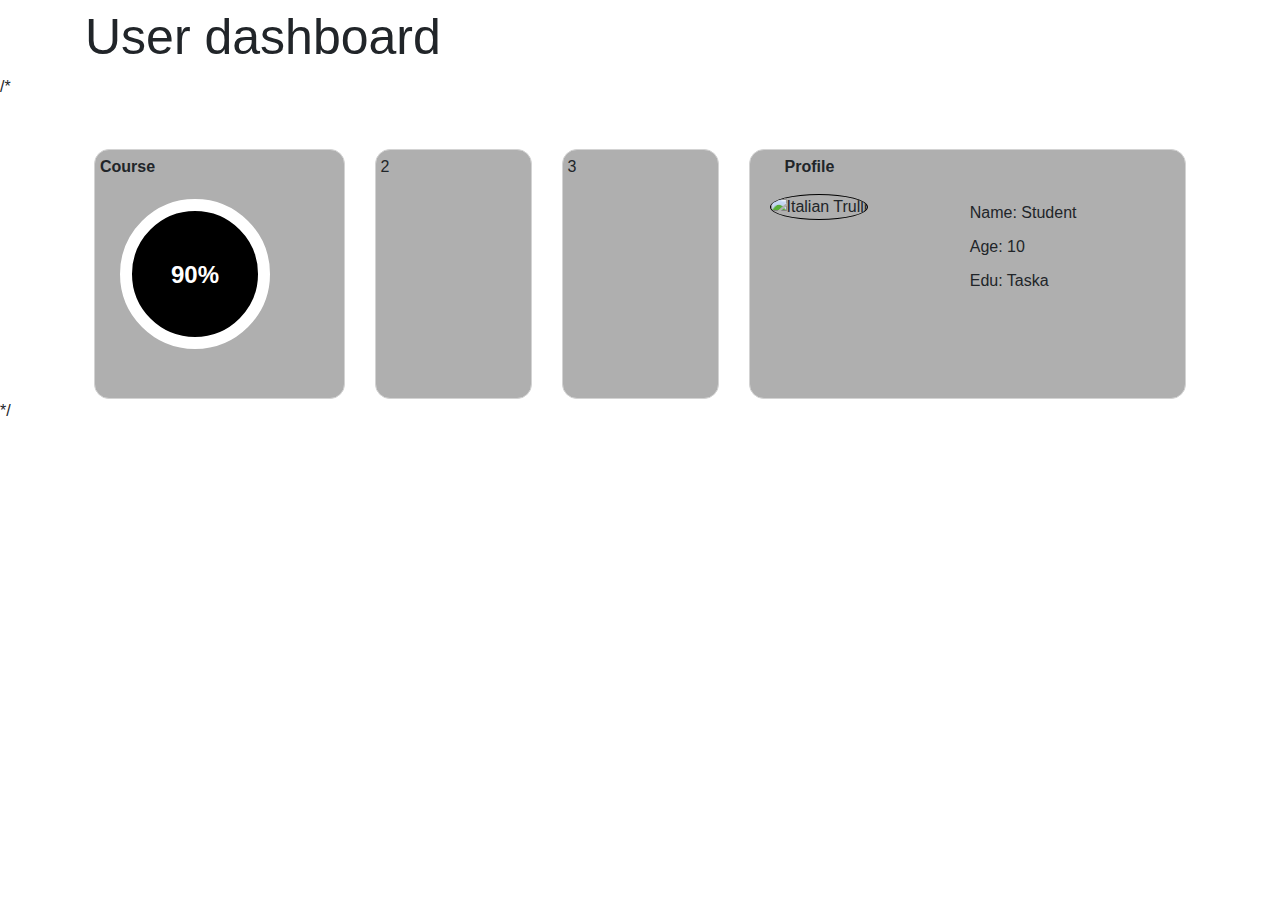
==== dashboard v0.2.html @ e02dda9a "New v2 dashboard" ====
<!doctype html>
<html lang="en">
  <head>
    <title>Dashboard</title>
    <!-- Required meta tags -->
    <meta charset="utf-8">
    <meta name="viewport" content="width=device-width, initial-scale=1, shrink-to-fit=no">

    <!-- Bootstrap CSS -->
    <link rel="stylesheet" href="https://stackpath.bootstrapcdn.com/bootstrap/4.3.1/css/bootstrap.min.css" integrity="sha384-ggOyR0iXCbMQv3Xipma34MD+dH/1fQ784/j6cY/iJTQUOhcWr7x9JvoRxT2MZw1T" crossorigin="anonymous">
    <!-- Base CSS -->
    <link rel="stylesheet" type="text/css" href="css/dashboard.css" />
  </head>
  <body>
    <!-- Optional JavaScript -->
    <!-- jQuery first, then Popper.js, then Bootstrap JS -->
    <script src="https://code.jquery.com/jquery-3.3.1.slim.min.js" integrity="sha384-q8i/X+965DzO0rT7abK41JStQIAqVgRVzpbzo5smXKp4YfRvH+8abtTE1Pi6jizo" crossorigin="anonymous"></script>
    <script src="https://cdnjs.cloudflare.com/ajax/libs/popper.js/1.14.7/umd/popper.min.js" integrity="sha384-UO2eT0CpHqdSJQ6hJty5KVphtPhzWj9WO1clHTMGa3JDZwrnQq4sF86dIHNDz0W1" crossorigin="anonymous"></script>
    <script src="https://stackpath.bootstrapcdn.com/bootstrap/4.3.1/js/bootstrap.min.js" integrity="sha384-JjSmVgyd0p3pXB1rRibZUAYoIIy6OrQ6VrjIEaFf/nJGzIxFDsf4x0xIM+B07jRM" crossorigin="anonymous"></script>

    <!-- Title -->
    <div class="container" id="title-container">
      <span class="title">User dashboard</span>
    </div>

   /* <!-- First Row -->
    <div class="container px-4" id="panel-container">
        <div class="row gx-5">
            <div class="col-md-3">
              <div class="course-panel"  id="fcol">
                <span>Course</span>
                <div class="progress blue">
                  <span class="progress-left">
                    <span class="progress-bar"></span>
                  </span>
                  <span class="progress-right">
                    <span class="progress-bar"></span>
                  </span>
                  <div class="progress-value">90%</div>
                </div>
              </div>
            </div>
            <div class="col-md-2">
              <div class="div" id="fcol">
                2
              </div>
            </div>
            <div class="col-md-2">
              <div class="div" id="fcol">
                3
              </div>
            </div>
            <div class="col-5">
              <div class="profile-panel" id="fcol">
                <div class="row">
                  <div class="col-6" id="profile-col">
                    <div class="row"><span class="profile-title">Profile</span></div>
                    <div class="row"><span class="profile-pic"><img src="images/image.jpg" alt="Italian Trulli" class="profile-image"></span></div>
                  </div>
                  <div class="col-sm-6" id="details-col">
                    <div class="row"><span class="profile-name">Name: Student</span></div>
                    <div class="row"><span class="profile-age">Age: 10</span></div>
                    <div class="row"><span class="profile-edu">Edu: Taska</span></div>
                  </div>
                </div> 
              </div>
            </div>
        </div>
    </div>*/

    
</body>
</html>
---- css/dashboard.css ----
.title{
    font-size: 50px;  
}

#panel-container{
    margin-top: 50px;
}

#fcol{
    border-color: lightgray;
    border-width: 1px;
    border-style: solid;
    border-radius: 15px;
    background-color: #afafaf;
    padding-top: 5px;
    padding-left: 5px;
    padding-bottom: 5px;
    height: 250px
}

#c1{
    height: 50px;
    width: 50px;
}

.course-panel, .profile-title{
    font-weight: bold;
    padding-left: 30px;
}

#profile-col{
    padding-left: 30px;
}

.profile-image{
    height: 150px;
    width: 150px;
    border-radius: 50%;
    border-width: 1px;
    border-style: solid;
    border-color: black;
    margin: 15px;
}

#details-col{
    margin-top:10%
}
.profile-name, .profile-age, .profile-edu{
    padding-bottom: 10px;
}

  .mt-100{
    margin-top: 200px;
  }
  .progress {
    width: 150px;
    height: 150px !important;
    float: left; 
    line-height: 150px;
    background: none;
    margin: 20px;
    box-shadow: none;
    position: relative;
  }
  .progress:after {
    content: "";
    width: 100%;
    height: 100%;
    border-radius: 50%;
    border: 12px solid #fff;
    position: absolute;
    top: 0;
    left: 0;
  }
  .progress>span {
    width: 50%;
    height: 100%;
    overflow: hidden;
    position: absolute;
    top: 0;
    z-index: 1;
  }
  .progress .progress-left {
    left: 0;
  }
  .progress .progress-bar {
    width: 100%;
    height: 100%;
    background: none;
    border-width: 12px;
    border-style: solid;
    position: absolute;
    top: 0;
  }
  .progress .progress-left .progress-bar {
    left: 100%;
    border-top-right-radius: 80px;
    border-bottom-right-radius: 80px;
    border-left: 0;
    -webkit-transform-origin: center left;
    transform-origin: center left;
  }
  .progress .progress-right {
    right: 0;
  }
  .progress .progress-right .progress-bar {
    left: -100%;
    border-top-left-radius: 80px;
    border-bottom-left-radius: 80px;
    border-right: 0;
    -webkit-transform-origin: center right;
    transform-origin: center right;
    animation: loading-1 1.8s linear forwards;
  }
  .progress .progress-value {
    width: 90%;
    height: 90%;
    border-radius: 50%;
    background: #000;
    font-size: 24px;
    color: #fff;
    line-height: 135px;
    text-align: center;
    position: absolute;
    top: 5%;
    left: 5%;
  }
  .progress.blue .progress-bar {
    border-color: #049dff;
  }
  .progress.blue .progress-left .progress-bar {
    animation: loading-2 1.5s linear forwards 1.8s;
  }
  @keyframes loading-1 {
    0% {
      -webkit-transform: rotate(0deg);
      transform: rotate(0deg);
    }
    100% {
      -webkit-transform: rotate(180deg);
      transform: rotate(180deg);
    }
  }
  @keyframes loading-2 {
    0% {
      -webkit-transform: rotate(0deg);
      transform: rotate(0deg);
    }
    100% {
      -webkit-transform: rotate(144deg);
      transform: rotate(144deg);
    }
  }
  @keyframes loading-3 {
    0% {
      -webkit-transform: rotate(0deg);
      transform: rotate(0deg);
    }
    100% {
      -webkit-transform: rotate(135deg);
      transform: rotate(135deg);
    }
  }
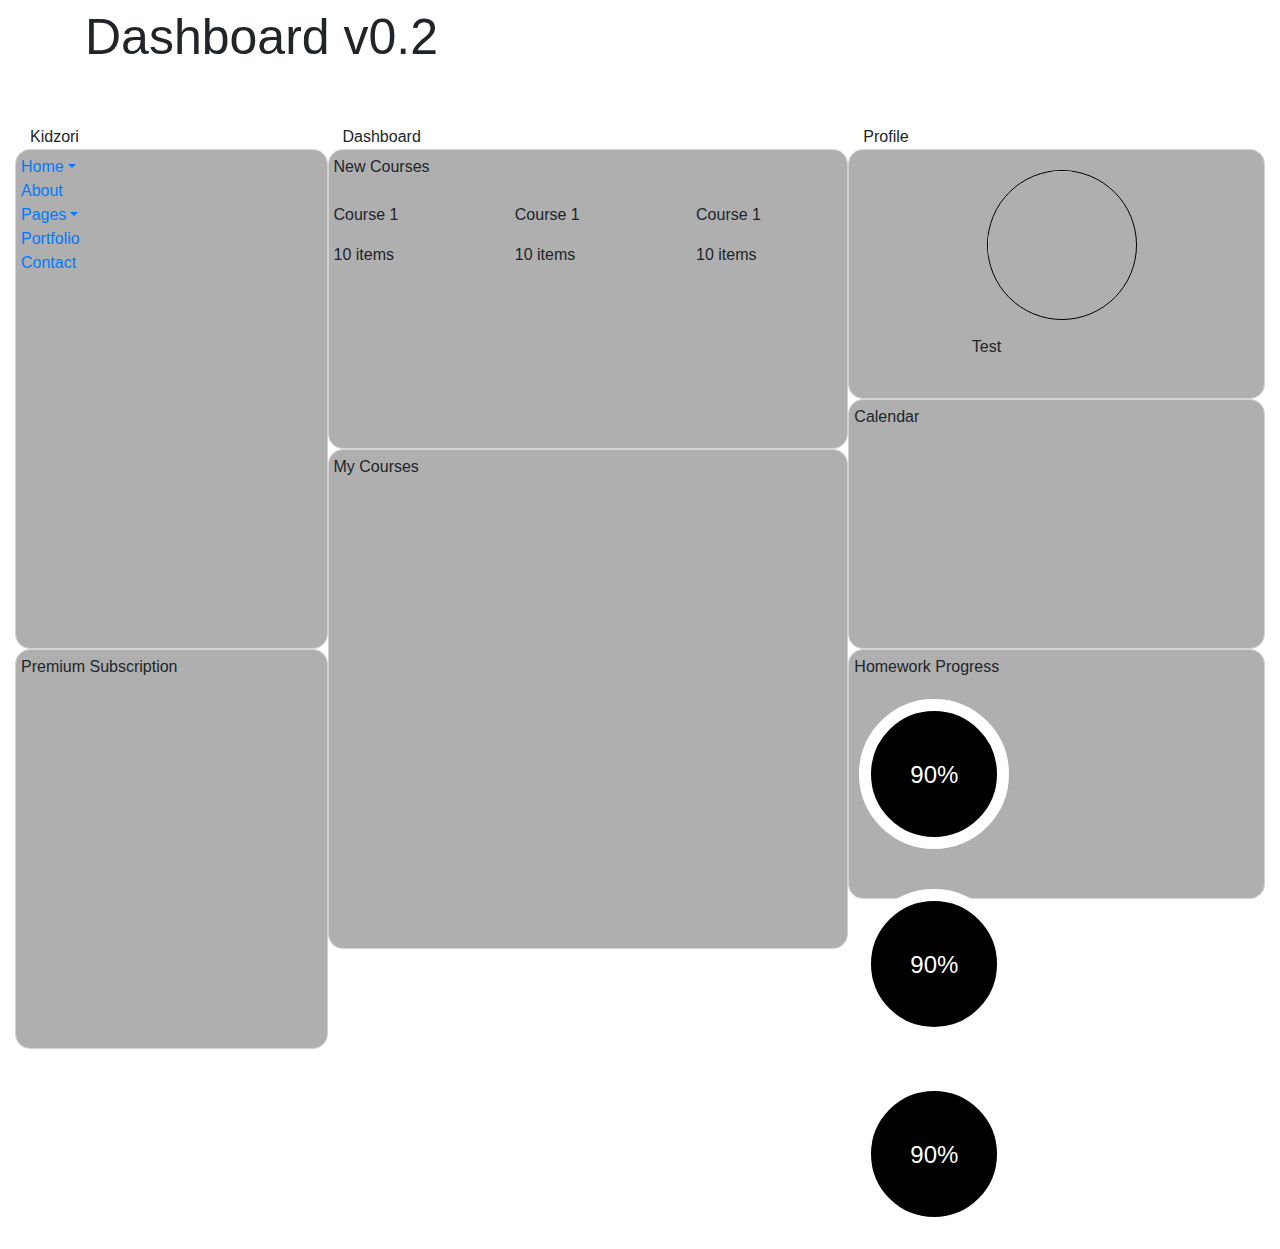
==== commit 884b1a91: "Monday" ====
--- a/dashboard v0.2.html
+++ b/dashboard v0.2.html
@@ -20,54 +20,172 @@
 
     <!-- Title -->
     <div class="container" id="title-container">
-      <span class="title">User dashboard</span>
+      <span class="title">Dashboard v0.2</span>
     </div>
 
-   /* <!-- First Row -->
-    <div class="container px-4" id="panel-container">
+                
+
+    <div class="container-fluid" id="panel-container">
         <div class="row gx-5">
-            <div class="col-md-3">
-              <div class="course-panel"  id="fcol">
-                <span>Course</span>
-                <div class="progress blue">
-                  <span class="progress-left">
-                    <span class="progress-bar"></span>
-                  </span>
-                  <span class="progress-right">
-                    <span class="progress-bar"></span>
-                  </span>
-                  <div class="progress-value">90%</div>
+
+            <!-- Left Column -->
+            <div class="col-3">
+              <span class="left-title">Kidzori</span>
+              <div class="row">
+                <div class="left-row-1"  id="fcol">
+                  <div class="wrapper">
+                    <nav id="sidebar">
+                      <ul class="list-unstyled components">
+                        <li class="active">
+                          <a href="#homeSubmenu" data-toggle="collapse" aria-expanded="false" class="dropdown-toggle">Home</a>
+                          <ul class="collapse list-unstyled" id="homeSubmenu">
+                            <li>
+                              <a href="#">Home 1</a>
+                            </li>
+                            <li>
+                              <a href="#">Home 2</a>
+                            </li>
+                            <li>
+                              <a href="#">Home 3</a>
+                            </li>
+                          </ul>
+                        </li>
+                        <li>
+                          <a href="#">About</a>
+                        </li>
+                        <li>
+                          <a href="#pageSubmenu" data-toggle="collapse" aria-expanded="false" class="dropdown-toggle">Pages</a>
+                          <ul class="collapse list-unstyled" id="pageSubmenu">
+                            <li>
+                              <a href="#">Page 1</a>
+                            </li>
+                            <li>
+                              <a href="#">Page 2</a>
+                            </li>
+                            <li>
+                              <a href="#">Page 3</a>
+                            </li>
+                          </ul>
+                        </li>
+                        <li>
+                            <a href="#">Portfolio</a>
+                        </li>
+                        <li>
+                            <a href="#">Contact</a>
+                        </li>
+                      </ul>
+                    </nav>
+                  </div>
+                </div>
+              </div>
+              <div class="row">
+                <div class="left-row-2" id="fcol">
+                  Premium Subscription
                 </div>
               </div>
             </div>
-            <div class="col-md-2">
-              <div class="div" id="fcol">
-                2
+
+            <!-- Middle Column -->
+            <div class="col-xl-5">
+              <span class="mid-title">Dashboard</span>
+              <div class="row">
+                <div class="mid-row-1" id="fcol">
+                  <span id="md-1">New Courses</span>
+                    <div class="row">
+                      <div class="col">
+                        <div class="1-course">
+                          <span><img src="" class="course-image"></span>
+                          <p class="course-name">Course 1</p>
+                          <p class="course-lesson-count">10 items</p>
+                          <p><img src="" class="classmate"></p>
+                        </div>
+                      </div>
+                      <div class="col">
+                        <div class="2-course">
+                          <span><img src="" class="course-image"></span>
+                          <p class="course-name">Course 1</p>
+                          <p class="course-lesson-count">10 items</p>
+                          <p><img src="" class="classmate"></p>
+                        </div>
+                      </div>
+                      <div class="col">
+                        <div class="3-course">
+                          <span><img src="" class="course-image"></span>
+                          <p class="course-name">Course 1</p>
+                          <p class="course-lesson-count">10 items</p>
+                          <p><img src="" class="classmate"></p>
+                        </div>
+                      </div>
+                    </div>
+                </div>
+              </div>
+              <div class="row">
+                <div class="mid-row-2" id="fcol">
+                  <span id="md-2">My Courses</span>
+                </div>
               </div>
             </div>
-            <div class="col-md-2">
-              <div class="div" id="fcol">
-                3
-              </div>
-            </div>
-            <div class="col-5">
-              <div class="profile-panel" id="fcol">
+
+            <!-- Right Column -->
+            <div class="col-4">
+              <span class="right-title">Profile</span>
+                <!-- Profile -->
                 <div class="row">
-                  <div class="col-6" id="profile-col">
-                    <div class="row"><span class="profile-title">Profile</span></div>
-                    <div class="row"><span class="profile-pic"><img src="images/image.jpg" alt="Italian Trulli" class="profile-image"></span></div>
-                  </div>
-                  <div class="col-sm-6" id="details-col">
-                    <div class="row"><span class="profile-name">Name: Student</span></div>
-                    <div class="row"><span class="profile-age">Age: 10</span></div>
-                    <div class="row"><span class="profile-edu">Edu: Taska</span></div>
+                  <div class="right-row-1"  id="fcol">
+                    <div class="col-6" id="profile-col">
+                        <span class="profile-pic"><img src="images/image.jpg" class="profile-image">Test</span>
+                    </div>
                   </div>
                 </div> 
-              </div>
+                <!-- Calendar -->
+                <div class="row">
+                  <div class="right-row-2" id="fcol">
+                    <span>Calendar</span>
+                  </div>
+                </div>
+                <!-- Homework Progress -->
+                <div class="row">
+                  <div class="right-row-3" id="fcol">
+                    <span id="rt-3">Homework Progress</span>
+                    <div class="row" id="hw-1">
+                      <div class="progress blue">
+                        <span class="progress-left">
+                          <span class="progress-bar"></span>
+                        </span>
+                        <span class="progress-right">
+                          <span class="progress-bar"></span>
+                        </span>
+                        <div class="progress-value">90%</div>
+                      </div>
+                    </div>
+                    <div class="row" id="hw-2">
+                      <div class="progress blue">
+                        <span class="progress-left">
+                          <span class="progress-bar"></span>
+                        </span>
+                        <span class="progress-right">
+                          <span class="progress-bar"></span>
+                        </span>
+                        <div class="progress-value">90%</div>
+                      </div>
+                    </div>
+                    <div class="row" id="hw-3">
+                      <div class="progress blue">
+                        <span class="progress-left">
+                          <span class="progress-bar"></span>
+                        </span>
+                        <span class="progress-right">
+                          <span class="progress-bar"></span>
+                        </span>
+                        <div class="progress-value">90%</div>
+                      </div>
+                    </div>
+                  </div>
+                </div>
             </div>
         </div>
-    </div>*/
+    </div> 
 
-    
+
 </body>
 </html>--- a/css/dashboard.css
+++ b/css/dashboard.css
@@ -4,6 +4,8 @@
 
 #panel-container{
     margin-top: 50px;
+    padding-left: 30px;
+    padding-right: 30px;
 }
 
 #fcol{
@@ -15,7 +17,8 @@
     padding-top: 5px;
     padding-left: 5px;
     padding-bottom: 5px;
-    height: 250px
+    height: 250px;
+    width: 100%;
 }
 
 #c1{
@@ -29,7 +32,8 @@
 }
 
 #profile-col{
-    padding-left: 30px;
+    margin-left: auto;
+    margin-right: auto;
 }
 
 .profile-image{
@@ -45,10 +49,28 @@
 #details-col{
     margin-top:10%
 }
-.profile-name, .profile-age, .profile-edu{
-    padding-bottom: 10px;
+
+#homeSubmenu{
+  margin-top: 20px;
 }
 
+.left-row-1{
+  height: 500px !important; 
+}
+
+.left-row-2{
+  height: 400px !important; 
+}
+
+.mid-row-1{
+  height: 300px !important;
+}
+
+.mid-row-2{
+  height: 500px !important;
+}
+
+/*Progress Bar*/
   .mt-100{
     margin-top: 200px;
   }
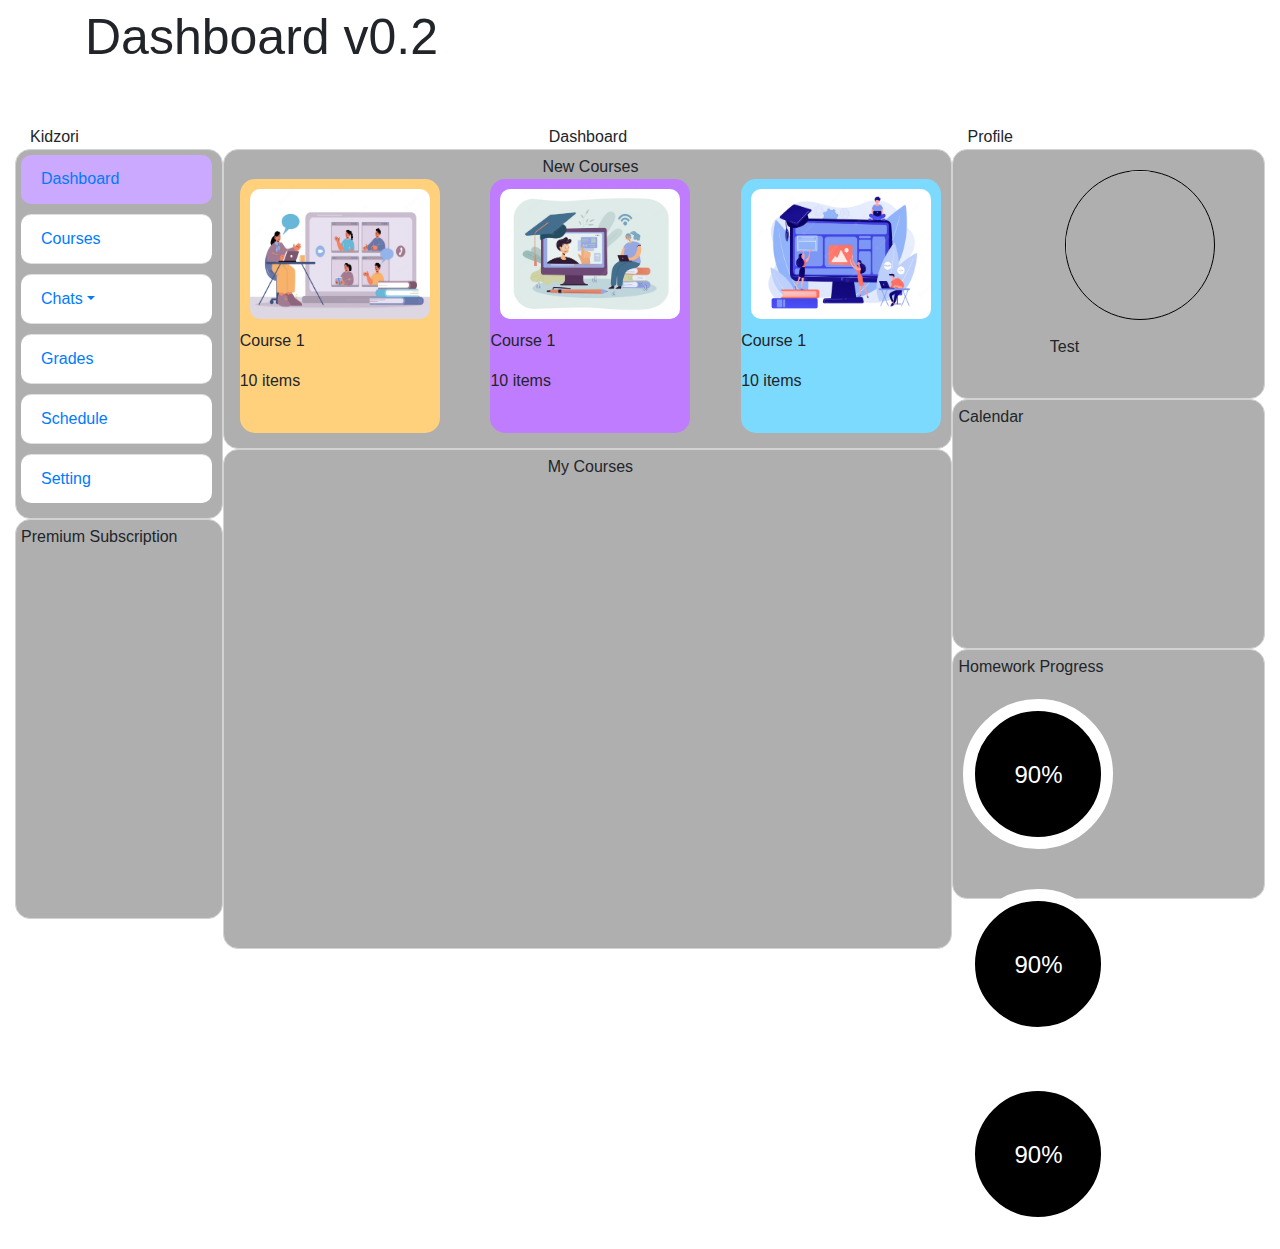
==== commit a489f21f: "Courses update" ====
--- a/dashboard v0.2.html
+++ b/dashboard v0.2.html
@@ -29,32 +29,21 @@
         <div class="row gx-5">
 
             <!-- Left Column -->
-            <div class="col-3">
+            <div class="col-sm-2">
               <span class="left-title">Kidzori</span>
               <div class="row">
                 <div class="left-row-1"  id="fcol">
                   <div class="wrapper">
                     <nav id="sidebar">
-                      <ul class="list-unstyled components">
-                        <li class="active">
-                          <a href="#homeSubmenu" data-toggle="collapse" aria-expanded="false" class="dropdown-toggle">Home</a>
-                          <ul class="collapse list-unstyled" id="homeSubmenu">
-                            <li>
-                              <a href="#">Home 1</a>
-                            </li>
-                            <li>
-                              <a href="#">Home 2</a>
-                            </li>
-                            <li>
-                              <a href="#">Home 3</a>
-                            </li>
-                          </ul>
+                      <ul class="list-group list-group-flush">
+                        <li class="list-group-item list-gro active" id="btnSide">
+                          <a href="#">Dashboard</a>
                         </li>
-                        <li>
-                          <a href="#">About</a>
+                        <li class="list-group-item list-group-item-action" id="btnSide">
+                          <a href="#">Courses</a>
                         </li>
-                        <li>
-                          <a href="#pageSubmenu" data-toggle="collapse" aria-expanded="false" class="dropdown-toggle">Pages</a>
+                        <li class="list-group-item list-group-item-action" id="btnSide">
+                          <a href="#pageSubmenu" data-toggle="collapse" aria-expanded="false" class="dropdown-toggle">Chats</a>
                           <ul class="collapse list-unstyled" id="pageSubmenu">
                             <li>
                               <a href="#">Page 1</a>
@@ -67,11 +56,14 @@
                             </li>
                           </ul>
                         </li>
-                        <li>
-                            <a href="#">Portfolio</a>
+                        <li class="list-group-item list-group-item-action" id="btnSide">
+                          <a href="#">Grades</a>
                         </li>
-                        <li>
-                            <a href="#">Contact</a>
+                        <li class="list-group-item list-group-item-action" id="btnSide">
+                          <a href="#">Schedule</a>
+                        </li>
+                        <li class="list-group-item list-group-item-action" id="btnSide">
+                          <a href="#">Setting</a>
                         </li>
                       </ul>
                     </nav>
@@ -86,31 +78,31 @@
             </div>
 
             <!-- Middle Column -->
-            <div class="col-xl-5">
+            <div class="col-lg-7" id="midColTop" align="center">
               <span class="mid-title">Dashboard</span>
               <div class="row">
                 <div class="mid-row-1" id="fcol">
                   <span id="md-1">New Courses</span>
                     <div class="row">
-                      <div class="col">
-                        <div class="1-course">
-                          <span><img src="" class="course-image"></span>
+                      <div class="col-4">
+                        <div class="course1">
+                          <span><img src="images/course1.jpg" class="course-image"></span>
                           <p class="course-name">Course 1</p>
                           <p class="course-lesson-count">10 items</p>
                           <p><img src="" class="classmate"></p>
                         </div>
                       </div>
-                      <div class="col">
-                        <div class="2-course">
-                          <span><img src="" class="course-image"></span>
+                      <div class="col-4">
+                        <div class="course2">
+                          <span><img src="images/course2.jpg" class="course-image"></span>
                           <p class="course-name">Course 1</p>
                           <p class="course-lesson-count">10 items</p>
                           <p><img src="" class="classmate"></p>
                         </div>
                       </div>
-                      <div class="col">
-                        <div class="3-course">
-                          <span><img src="" class="course-image"></span>
+                      <div class="col-4">
+                        <div class="course3">
+                          <span><img src="images/course3.jpg" class="course-image"></span>
                           <p class="course-name">Course 1</p>
                           <p class="course-lesson-count">10 items</p>
                           <p><img src="" class="classmate"></p>
@@ -127,7 +119,7 @@
             </div>
 
             <!-- Right Column -->
-            <div class="col-4">
+            <div class="col-md-3">
               <span class="right-title">Profile</span>
                 <!-- Profile -->
                 <div class="row">
--- a/css/dashboard.css
+++ b/css/dashboard.css
@@ -55,7 +55,7 @@
 }
 
 .left-row-1{
-  height: 500px !important; 
+  height: 370px !important; 
 }
 
 .left-row-2{
@@ -68,6 +68,53 @@
 
 .mid-row-2{
   height: 500px !important;
+}
+
+#btnSide{
+  border-radius: 10px;
+  margin-bottom: 10px;
+}
+
+.list-group{
+  padding-right: 10px;
+}
+
+.list-group-item.active{
+  background-color: #caa9ff;
+  border-color: #f8f9fa00;
+}
+
+.course1{
+  width: 200px;
+  background-color: #ffd17c;
+  border-radius: 15px;
+}
+
+.course2{
+  width: 200px;
+  background-color: #c07cff;
+  border-radius: 15px;
+}
+
+.course3{
+  width: 200px;
+  background-color: #7cdaff;
+  border-radius: 15px;
+}
+
+.course-image{
+  width:200px;
+  height:150px;
+  border-radius: 20px;
+  padding: 10px;
+}
+
+.course-name{
+  text-align: left;
+}
+
+.course-lesson-count{
+  text-align: left;
 }
 
 /*Progress Bar*/
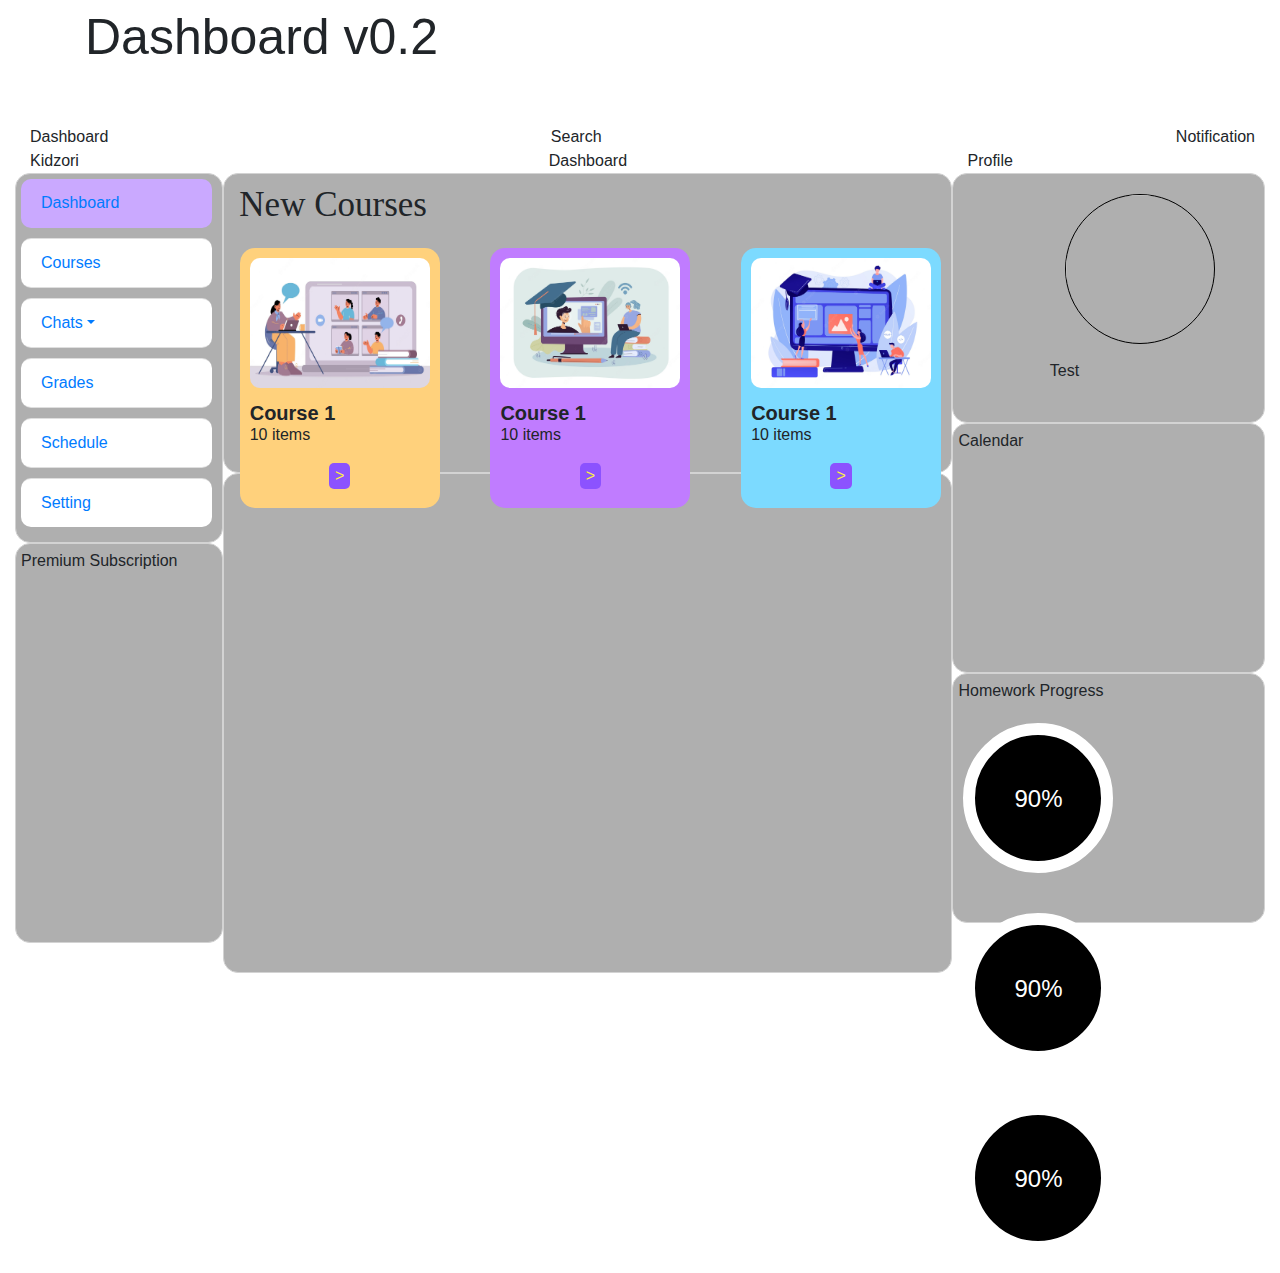
==== commit 168c7b84: "New Update" ====
--- a/dashboard v0.2.html
+++ b/dashboard v0.2.html
@@ -26,156 +26,167 @@
                 
 
     <div class="container-fluid" id="panel-container">
-        <div class="row gx-5">
+      <div class="row gx-5">
+        <div class="col-5">
+          <span>Dashboard</span>
+        </div>
+        <div class="col-6">
+          <span>Search</span>
+        </div>
+        <div class="col-1">
+          <span>Notification</span>
+        </div>
+      </div>  
 
-            <!-- Left Column -->
-            <div class="col-sm-2">
-              <span class="left-title">Kidzori</span>
-              <div class="row">
-                <div class="left-row-1"  id="fcol">
-                  <div class="wrapper">
-                    <nav id="sidebar">
-                      <ul class="list-group list-group-flush">
-                        <li class="list-group-item list-gro active" id="btnSide">
-                          <a href="#">Dashboard</a>
+      <div class="row gx-5">
+        <!-- Left Column -->
+        <div class="col-sm-2">
+          <span class="left-title">Kidzori</span>
+          <div class="row">
+            <div class="left-row-1"  id="fcol">
+              <div class="wrapper">
+                <nav id="sidebar">
+                  <ul class="list-group list-group-flush">
+                    <li class="list-group-item list-gro active" id="btnSide">
+                      <a href="#">Dashboard</a>
+                    </li>
+                    <li class="list-group-item list-group-item-action" id="btnSide">
+                      <a href="#">Courses</a>
+                    </li>
+                    <li class="list-group-item list-group-item-action" id="btnSide">
+                      <a href="#pageSubmenu" data-toggle="collapse" aria-expanded="false" class="dropdown-toggle">Chats</a>
+                      <ul class="collapse list-unstyled" id="pageSubmenu">
+                        <li>
+                          <a href="#">Page 1</a>
                         </li>
-                        <li class="list-group-item list-group-item-action" id="btnSide">
-                          <a href="#">Courses</a>
+                        <li>
+                          <a href="#">Page 2</a>
                         </li>
-                        <li class="list-group-item list-group-item-action" id="btnSide">
-                          <a href="#pageSubmenu" data-toggle="collapse" aria-expanded="false" class="dropdown-toggle">Chats</a>
-                          <ul class="collapse list-unstyled" id="pageSubmenu">
-                            <li>
-                              <a href="#">Page 1</a>
-                            </li>
-                            <li>
-                              <a href="#">Page 2</a>
-                            </li>
-                            <li>
-                              <a href="#">Page 3</a>
-                            </li>
-                          </ul>
-                        </li>
-                        <li class="list-group-item list-group-item-action" id="btnSide">
-                          <a href="#">Grades</a>
-                        </li>
-                        <li class="list-group-item list-group-item-action" id="btnSide">
-                          <a href="#">Schedule</a>
-                        </li>
-                        <li class="list-group-item list-group-item-action" id="btnSide">
-                          <a href="#">Setting</a>
+                        <li>
+                          <a href="#">Page 3</a>
                         </li>
                       </ul>
-                    </nav>
-                  </div>
-                </div>
-              </div>
-              <div class="row">
-                <div class="left-row-2" id="fcol">
-                  Premium Subscription
-                </div>
+                    </li>
+                    <li class="list-group-item list-group-item-action" id="btnSide">
+                      <a href="#">Grades</a>
+                    </li>
+                    <li class="list-group-item list-group-item-action" id="btnSide">
+                      <a href="#">Schedule</a>
+                    </li>
+                    <li class="list-group-item list-group-item-action" id="btnSide">
+                      <a href="#">Setting</a>
+                    </li>
+                  </ul>
+                </nav>
               </div>
             </div>
+          </div>
+          <div class="row">
+            <div class="left-row-2" id="fcol">
+              Premium Subscription
+            </div>
+          </div>
+        </div>
 
-            <!-- Middle Column -->
-            <div class="col-lg-7" id="midColTop" align="center">
-              <span class="mid-title">Dashboard</span>
-              <div class="row">
-                <div class="mid-row-1" id="fcol">
-                  <span id="md-1">New Courses</span>
-                    <div class="row">
-                      <div class="col-4">
-                        <div class="course1">
-                          <span><img src="images/course1.jpg" class="course-image"></span>
-                          <p class="course-name">Course 1</p>
-                          <p class="course-lesson-count">10 items</p>
-                          <p><img src="" class="classmate"></p>
-                        </div>
-                      </div>
-                      <div class="col-4">
-                        <div class="course2">
-                          <span><img src="images/course2.jpg" class="course-image"></span>
-                          <p class="course-name">Course 1</p>
-                          <p class="course-lesson-count">10 items</p>
-                          <p><img src="" class="classmate"></p>
-                        </div>
-                      </div>
-                      <div class="col-4">
-                        <div class="course3">
-                          <span><img src="images/course3.jpg" class="course-image"></span>
-                          <p class="course-name">Course 1</p>
-                          <p class="course-lesson-count">10 items</p>
-                          <p><img src="" class="classmate"></p>
-                        </div>
-                      </div>
-                    </div>
-                </div>
-              </div>
-              <div class="row">
-                <div class="mid-row-2" id="fcol">
-                  <span id="md-2">My Courses</span>
-                </div>
-              </div>
-            </div>
-
-            <!-- Right Column -->
-            <div class="col-md-3">
-              <span class="right-title">Profile</span>
-                <!-- Profile -->
+        <!-- Middle Column -->
+        <div class="col-lg-7" id="midColTop" align="center">
+          <span class="mid-title">Dashboard</span>
+          <div class="row">
+            <div class="mid-row-1" id="fcol">
+              <p class="courses-titlemain">New Courses</p>
                 <div class="row">
-                  <div class="right-row-1"  id="fcol">
-                    <div class="col-6" id="profile-col">
-                        <span class="profile-pic"><img src="images/image.jpg" class="profile-image">Test</span>
+                  <div class="col-4">
+                    <div class="course1">
+                      <span><img src="images/course1.jpg" class="course-image"></span>
+                      <p class="course-name">Course 1</p>
+                      <p class="course-lesson-count">10 items</p>
+                      <button type="button" class="btnCourse">></button>
                     </div>
                   </div>
-                </div> 
-                <!-- Calendar -->
-                <div class="row">
-                  <div class="right-row-2" id="fcol">
-                    <span>Calendar</span>
+                  <div class="col-4">
+                    <div class="course2">
+                      <span><img src="images/course2.jpg" class="course-image"></span>
+                      <p class="course-name">Course 1</p>
+                      <p class="course-lesson-count">10 items</p>
+                      <button type="button" class="btnCourse">></button>
+                    </div>
                   </div>
-                </div>
-                <!-- Homework Progress -->
-                <div class="row">
-                  <div class="right-row-3" id="fcol">
-                    <span id="rt-3">Homework Progress</span>
-                    <div class="row" id="hw-1">
-                      <div class="progress blue">
-                        <span class="progress-left">
-                          <span class="progress-bar"></span>
-                        </span>
-                        <span class="progress-right">
-                          <span class="progress-bar"></span>
-                        </span>
-                        <div class="progress-value">90%</div>
-                      </div>
-                    </div>
-                    <div class="row" id="hw-2">
-                      <div class="progress blue">
-                        <span class="progress-left">
-                          <span class="progress-bar"></span>
-                        </span>
-                        <span class="progress-right">
-                          <span class="progress-bar"></span>
-                        </span>
-                        <div class="progress-value">90%</div>
-                      </div>
-                    </div>
-                    <div class="row" id="hw-3">
-                      <div class="progress blue">
-                        <span class="progress-left">
-                          <span class="progress-bar"></span>
-                        </span>
-                        <span class="progress-right">
-                          <span class="progress-bar"></span>
-                        </span>
-                        <div class="progress-value">90%</div>
-                      </div>
+                  <div class="col-4">
+                    <div class="course3">
+                      <span><img src="images/course3.jpg" class="course-image"></span>
+                      <p class="course-name">Course 1</p>
+                      <p class="course-lesson-count">10 items</p>
+                      <button type="button" class="btnCourse">></button>
                     </div>
                   </div>
                 </div>
             </div>
+          </div>
+          <div class="row">
+            <div class="mid-row-2" id="fcol">
+              <span id="md-2">My Courses</span>
+            </div>
+          </div>
         </div>
+
+        <!-- Right Column -->
+        <div class="col-md-3">
+          <span class="right-title">Profile</span>
+            <!-- Profile -->
+            <div class="row">
+              <div class="right-row-1"  id="fcol">
+                <div class="col-6" id="profile-col">
+                    <span class="profile-pic"><img src="images/image.jpg" class="profile-image">Test</span>
+                </div>
+              </div>
+            </div> 
+            <!-- Calendar -->
+            <div class="row">
+              <div class="right-row-2" id="fcol">
+                <span>Calendar</span>
+              </div>
+            </div>
+            <!-- Homework Progress -->
+            <div class="row">
+              <div class="right-row-3" id="fcol">
+                <span id="rt-3">Homework Progress</span>
+                <div class="row" id="hw-1">
+                  <div class="progress blue">
+                    <span class="progress-left">
+                      <span class="progress-bar"></span>
+                    </span>
+                    <span class="progress-right">
+                      <span class="progress-bar"></span>
+                    </span>
+                    <div class="progress-value">90%</div>
+                  </div>
+                </div>
+                <div class="row" id="hw-2">
+                  <div class="progress blue">
+                    <span class="progress-left">
+                      <span class="progress-bar"></span>
+                    </span>
+                    <span class="progress-right">
+                      <span class="progress-bar"></span>
+                    </span>
+                    <div class="progress-value">90%</div>
+                  </div>
+                </div>
+                <div class="row" id="hw-3">
+                  <div class="progress blue">
+                    <span class="progress-left">
+                      <span class="progress-bar"></span>
+                    </span>
+                    <span class="progress-right">
+                      <span class="progress-bar"></span>
+                    </span>
+                    <div class="progress-value">90%</div>
+                  </div>
+                </div>
+              </div>
+            </div>
+        </div>
+      </div>
     </div> 
 
 
--- a/css/dashboard.css
+++ b/css/dashboard.css
@@ -86,18 +86,21 @@
 
 .course1{
   width: 200px;
+  height: 260px;
   background-color: #ffd17c;
   border-radius: 15px;
 }
 
 .course2{
   width: 200px;
+  height: 260px;
   background-color: #c07cff;
   border-radius: 15px;
 }
 
 .course3{
   width: 200px;
+  height: 260px;
   background-color: #7cdaff;
   border-radius: 15px;
 }
@@ -110,11 +113,34 @@
 }
 
 .course-name{
+  padding-left: 10px;
   text-align: left;
+  font-family: Arial, Helvetica, sans-serif;
+  font-size: 20px;
+  font-weight: 600;
+  margin-bottom: -5px;
 }
 
 .course-lesson-count{
+  padding-left: 10px;
   text-align: left;
+  font-family: Arial, Helvetica, sans-serif;
+  font-size: 16px;
+  font-weight: 400;
+}
+
+.courses-titlemain{
+  font-family: "Oduda Bold";
+  font-size: 35px;
+  text-align: left;
+  padding-left: 10px;
+}
+
+.btnCourse{
+  background-color: #8C52FF;
+  color: #FFF43E;
+  border-radius: 5px;
+  border: 0px;
 }
 
 /*Progress Bar*/
@@ -229,4 +255,9 @@
       -webkit-transform: rotate(135deg);
       transform: rotate(135deg);
     }
+  }
+
+  @font-face {
+    font-family: "Oduda";
+    src: url("/fonts/oduda-bold-demo-webfont.woff") format("woff"), url("/fonts/oduda-bold-demo-webfont.woff2") format("woff2");
   }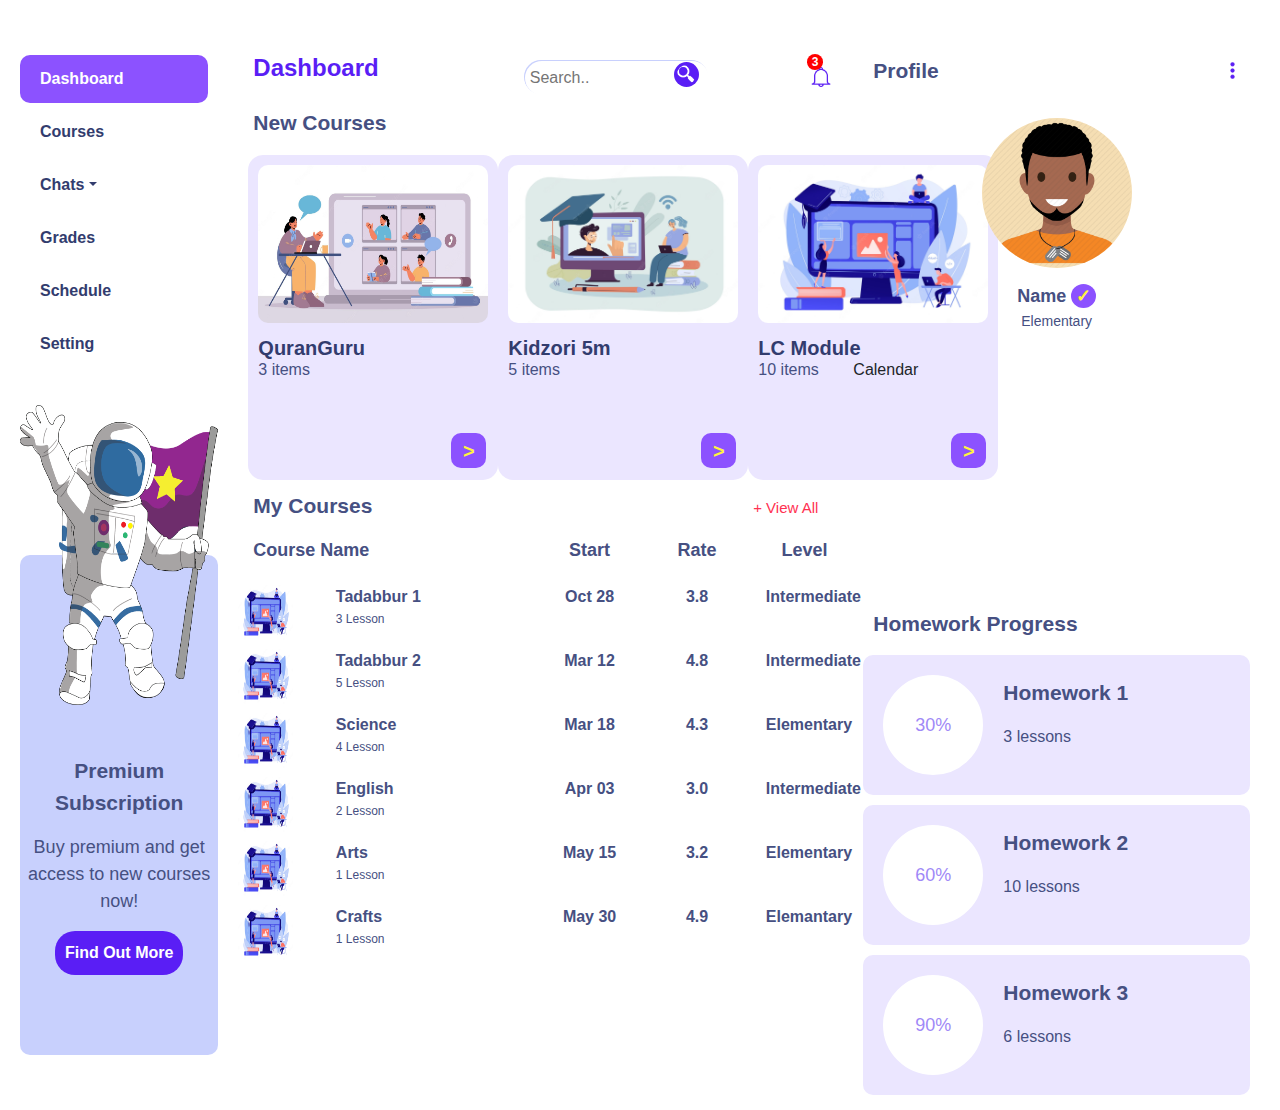
==== commit fff3506d: "Updated to latest design provided by GFX" ====
--- a/dashboard v0.2.html
+++ b/dashboard v0.2.html
@@ -20,173 +20,335 @@
 
     <!-- Title -->
     <div class="container" id="title-container">
-      <span class="title">Dashboard v0.2</span>
     </div>
 
                 
 
     <div class="container-fluid" id="panel-container">
-      <div class="row gx-5">
-        <div class="col-5">
-          <span>Dashboard</span>
-        </div>
-        <div class="col-6">
-          <span>Search</span>
-        </div>
-        <div class="col-1">
-          <span>Notification</span>
-        </div>
-      </div>  
-
-      <div class="row gx-5">
-        <!-- Left Column -->
-        <div class="col-sm-2">
-          <span class="left-title">Kidzori</span>
-          <div class="row">
-            <div class="left-row-1"  id="fcol">
-              <div class="wrapper">
-                <nav id="sidebar">
-                  <ul class="list-group list-group-flush">
-                    <li class="list-group-item list-gro active" id="btnSide">
-                      <a href="#">Dashboard</a>
-                    </li>
-                    <li class="list-group-item list-group-item-action" id="btnSide">
-                      <a href="#">Courses</a>
-                    </li>
-                    <li class="list-group-item list-group-item-action" id="btnSide">
-                      <a href="#pageSubmenu" data-toggle="collapse" aria-expanded="false" class="dropdown-toggle">Chats</a>
-                      <ul class="collapse list-unstyled" id="pageSubmenu">
-                        <li>
-                          <a href="#">Page 1</a>
-                        </li>
-                        <li>
-                          <a href="#">Page 2</a>
-                        </li>
-                        <li>
-                          <a href="#">Page 3</a>
+        <div class="row gx-5">
+
+            <!-- Left Column -->
+            <div class="col-sm-2">
+              <div class="row">
+                <div class="left-row-1"  id="fcol">
+                  <div class="wrapper">
+                    <nav id="sidebar">
+                      <ul class="list-group list-group-flush">
+                        <li class="list-group-item list-gro active" id="btnSide">
+                          <a href="#" style="text-decoration: none;">Dashboard</a>
+                        </li>
+                        <li class="list-group-item list-group-item-action" id="btnSide">
+                          <a href="#" style="text-decoration: none;">Courses</a>
+                        </li>
+                        <li class="list-group-item list-group-item-action" id="btnSide">
+                          <a href="#pageSubmenu" data-toggle="collapse" aria-expanded="false" class="dropdown-toggle" style="text-decoration: none;">Chats</a>
+                          <ul class="collapse list-unstyled" id="pageSubmenu">
+                            <li>
+                              <a href="#">Page 1</a>
+                            </li>
+                            <li>
+                              <a href="#">Page 2</a>
+                            </li>
+                            <li>
+                              <a href="#">Page 3</a>
+                            </li>
+                          </ul>
+                        </li>
+                        <li class="list-group-item list-group-item-action" id="btnSide">
+                          <a href="#" style="text-decoration: none;">Grades</a>
+                        </li>
+                        <li class="list-group-item list-group-item-action" id="btnSide">
+                          <a href="#" style="text-decoration: none;">Schedule</a>
+                        </li>
+                        <li class="list-group-item list-group-item-action" id="btnSide">
+                          <a href="#" style="text-decoration: none;">Setting</a>
                         </li>
                       </ul>
-                    </li>
-                    <li class="list-group-item list-group-item-action" id="btnSide">
-                      <a href="#">Grades</a>
-                    </li>
-                    <li class="list-group-item list-group-item-action" id="btnSide">
-                      <a href="#">Schedule</a>
-                    </li>
-                    <li class="list-group-item list-group-item-action" id="btnSide">
-                      <a href="#">Setting</a>
-                    </li>
-                  </ul>
-                </nav>
+                    </nav>
+                  </div>
+                </div>
+              </div>
+              <div class="row">
+                <div class="left-row-2" id="fcol">
+                  <div class="premiumSection" align="center">
+                    <p><img src="images/astro.png" class="premiumAstro"></p>
+                    <p class="premiumTitle">Premium Subscription</p>
+                    <p class="premiumDesc">Buy premium and get access to new courses now!</p>
+                    <button type="button" class="btnPremium">Find Out More</button>
+                  </div>
+                </div>
               </div>
             </div>
-          </div>
-          <div class="row">
-            <div class="left-row-2" id="fcol">
-              Premium Subscription
-            </div>
-          </div>
-        </div>
-
-        <!-- Middle Column -->
-        <div class="col-lg-7" id="midColTop" align="center">
-          <span class="mid-title">Dashboard</span>
-          <div class="row">
-            <div class="mid-row-1" id="fcol">
-              <p class="courses-titlemain">New Courses</p>
+
+            <!-- Middle Column -->
+            <div class="col-lg-6" id="midColTop">
+              <div class="row" id="midTitlePanel">
+                <div class="col-5">
+                  <p class="pageTitle">Dashboard</p>
+                </div> 
+                <div class="col-5">
+                  <div class="search-container">
+                    <form action="/action_page.php">
+                      <input type="text" placeholder="Search.." name="search" class="search-text">
+                      <input type="image" src="images/search.png" class="btnSearch">
+                    </form>
+                  </div>
+                </div>
+                <div class="col-1">
+                  <a href="#" class="notification">
+                    <img src="images/notification.png" class="notifImg">
+                    <span class="badge">3</span>
+                  </a>
+                </div>
+              </div>
+              <div class="row">
+                <div class="mid-row-1" id="fcol">
+                  <p class="titleMd1">New Courses</p>
+                    <div class="courseRow">
+                      <div class="courseBox">
+                        <div class="courseDetails">
+                          <span><img src="images/course1.jpg" class="course-image"></span>
+                          <p class="course-name">QuranGuru</p>
+                          <p class="course-lesson-count">3 items</p>
+                          <button type="button" class="btnCourse">></button>
+                        </div>
+                      </div>
+                      <div class="courseBox">
+                        <div class="courseDetails">
+                          <span><img src="images/course2.jpg" class="course-image"></span>
+                          <p class="course-name">Kidzori 5m</p>
+                          <p class="course-lesson-count">5 items</p>
+                          <button type="button" class="btnCourse">></button>
+                        </div>
+                      </div>
+                      <div class="courseBox">
+                        <div class="courseDetails">
+                          <span><img src="images/course3.jpg" class="course-image"></span>
+                          <p class="course-name">LC Module</p>
+                          <p class="course-lesson-count">10 items</p>
+                          <button type="button" class="btnCourse">></button>
+                        </div>
+                      </div>
+                    </div>
+                </div>
+              </div>
+              <div class="row">
+                <div class="mid-row-2" id="fcol">
+                  <div class="topmidrow2">
+                    <p class="titleMd2">My Courses</p>
+                    <a href ="#" class="btnViewAll">+ View All</a>
+                  </div>
+                    <div class="row" id="myCourseRow">
+                      <div class="col-6">
+                        <p class="myCourseTitle">Course Name</p>
+                      </div>
+                      <div class="col-2">
+                        <p class="myCourseTitle2">Start</p>
+                      </div>
+                      <div class="col-2">
+                        <p class="myCourseTitle2">Rate</p>
+                      </div>
+                      <div class="col-2">
+                        <p class="myCourseTitle2">Level</p>
+                      </div>
+                    </div>
+                    <div class="row" id="myCourseRow">
+                      <div class="col-2">
+                        <img src="images/course3.jpg" class="myCourseLogo">
+                      </div>
+                      <div class="col-4">
+                        <p class="myCourseData">Tadabbur 1</p>
+                        <p class="myCourseDesc">3 Lesson</p>
+                      </div>
+                      <div class="col-2">
+                        <p class="myCourseData2">Oct 28</p>
+                      </div>
+                      <div class="col-2">
+                        <p class="myCourseData2">3.8</p>
+                      </div>
+                      <div class="col-2">
+                        <p class="myCourseData2">Intermediate</p>
+                      </div>
+                    </div>
+                    <div class="row" id="myCourseRow">
+                      <div class="col-2">
+                        <img src="images/course3.jpg" class="myCourseLogo">
+                      </div>
+                      <div class="col-4">
+                        <p class="myCourseData">Tadabbur 2</p>
+                        <p class="myCourseDesc">5 Lesson</p>
+                      </div>
+                      <div class="col-2">
+                        <p class="myCourseData2">Mar 12</p>
+                      </div>
+                      <div class="col-2">
+                        <p class="myCourseData2">4.8</p>
+                      </div>
+                      <div class="col-2">
+                        <p class="myCourseData2">Intermediate</p>
+                      </div>
+                    </div>
+                    <div class="row" id="myCourseRow">
+                      <div class="col-2">
+                        <img src="images/course3.jpg" class="myCourseLogo">
+                      </div>
+                      <div class="col-4">
+                        <p class="myCourseData">Science</p>
+                        <p class="myCourseDesc">4 Lesson</p>
+                      </div>
+                      <div class="col-2">
+                        <p class="myCourseData2">Mar 18</p>
+                      </div>
+                      <div class="col-2">
+                        <p class="myCourseData2">4.3</p>
+                      </div>
+                      <div class="col-2">
+                        <p class="myCourseData2">Elementary</p>
+                      </div>
+                    </div>
+                    <div class="row" id="myCourseRow">
+                      <div class="col-2">
+                        <img src="images/course3.jpg" class="myCourseLogo">
+                      </div>
+                      <div class="col-4">
+                        <p class="myCourseData">English</p>
+                        <p class="myCourseDesc">2 Lesson</p>
+                      </div>
+                      <div class="col-2">
+                        <p class="myCourseData2">Apr 03</p>
+                      </div>
+                      <div class="col-2">
+                        <p class="myCourseData2">3.0</p>
+                      </div>
+                      <div class="col-2">
+                        <p class="myCourseData2">Intermediate</p>
+                      </div>
+                    </div>
+                    <div class="row" id="myCourseRow">
+                      <div class="col-2">
+                        <img src="images/course3.jpg" class="myCourseLogo">
+                      </div>
+                      <div class="col-4">
+                        <p class="myCourseData">Arts</p>
+                        <p class="myCourseDesc">1 Lesson</p>
+                      </div>
+                      <div class="col-2">
+                        <p class="myCourseData2">May 15</p>
+                      </div>
+                      <div class="col-2">
+                        <p class="myCourseData2">3.2</p>
+                      </div>
+                      <div class="col-2">
+                        <p class="myCourseData2">Elementary</p>
+                      </div>
+                    </div>
+                    <div class="row" id="myCourseRow">
+                      <div class="col-2">
+                        <img src="images/course3.jpg" class="myCourseLogo">
+                      </div>
+                      <div class="col-4">
+                        <p class="myCourseData">Crafts</p>
+                        <p class="myCourseDesc">1 Lesson</p>
+                      </div>
+                      <div class="col-2">
+                        <p class="myCourseData2">May 30</p>
+                      </div>
+                      <div class="col-2">
+                        <p class="myCourseData2">4.9</p>
+                      </div>
+                      <div class="col-2">
+                        <p class="myCourseData2">Elemantary</p>
+                      </div>
+                    </div>
+                  </div>
+                </div>
+              </div>
+
+            <!-- Right Column -->
+            <div class="col-md-4">
+                <!-- Profile -->
                 <div class="row">
-                  <div class="col-4">
-                    <div class="course1">
-                      <span><img src="images/course1.jpg" class="course-image"></span>
-                      <p class="course-name">Course 1</p>
-                      <p class="course-lesson-count">10 items</p>
-                      <button type="button" class="btnCourse">></button>
-                    </div>
-                  </div>
-                  <div class="col-4">
-                    <div class="course2">
-                      <span><img src="images/course2.jpg" class="course-image"></span>
-                      <p class="course-name">Course 1</p>
-                      <p class="course-lesson-count">10 items</p>
-                      <button type="button" class="btnCourse">></button>
-                    </div>
-                  </div>
-                  <div class="col-4">
-                    <div class="course3">
-                      <span><img src="images/course3.jpg" class="course-image"></span>
-                      <p class="course-name">Course 1</p>
-                      <p class="course-lesson-count">10 items</p>
-                      <button type="button" class="btnCourse">></button>
-                    </div>
-                  </div>
-                </div>
-            </div>
-          </div>
-          <div class="row">
-            <div class="mid-row-2" id="fcol">
-              <span id="md-2">My Courses</span>
-            </div>
-          </div>
-        </div>
-
-        <!-- Right Column -->
-        <div class="col-md-3">
-          <span class="right-title">Profile</span>
-            <!-- Profile -->
-            <div class="row">
-              <div class="right-row-1"  id="fcol">
-                <div class="col-6" id="profile-col">
-                    <span class="profile-pic"><img src="images/image.jpg" class="profile-image">Test</span>
-                </div>
-              </div>
-            </div> 
-            <!-- Calendar -->
-            <div class="row">
-              <div class="right-row-2" id="fcol">
-                <span>Calendar</span>
-              </div>
-            </div>
-            <!-- Homework Progress -->
-            <div class="row">
-              <div class="right-row-3" id="fcol">
-                <span id="rt-3">Homework Progress</span>
-                <div class="row" id="hw-1">
-                  <div class="progress blue">
-                    <span class="progress-left">
-                      <span class="progress-bar"></span>
-                    </span>
-                    <span class="progress-right">
-                      <span class="progress-bar"></span>
-                    </span>
-                    <div class="progress-value">90%</div>
-                  </div>
-                </div>
-                <div class="row" id="hw-2">
-                  <div class="progress blue">
-                    <span class="progress-left">
-                      <span class="progress-bar"></span>
-                    </span>
-                    <span class="progress-right">
-                      <span class="progress-bar"></span>
-                    </span>
-                    <div class="progress-value">90%</div>
-                  </div>
-                </div>
-                <div class="row" id="hw-3">
-                  <div class="progress blue">
-                    <span class="progress-left">
-                      <span class="progress-bar"></span>
-                    </span>
-                    <span class="progress-right">
-                      <span class="progress-bar"></span>
-                    </span>
-                    <div class="progress-value">90%</div>
-                  </div>
-                </div>
-              </div>
+                  <div class="right-row-1"  id="fcol" align="center">
+                    <div class="col-6" id="profile-col">
+                      <div class="profile-title">
+                        <p class="titleRg1">Profile</p>
+                        <p class="burgerMenu"><a href="#" style="text-decoration: none;"><img src="images/burger.png" class="btnBurger"></a></p>
+                      </div>
+                    <div class="profile-pic"><img src="images/avatar.png" class="profile-image"></div>
+                    <div class="profile-details">
+                      <p class="profile-name">Name <span class="checkmark-icon"> ✓ </span> </p>
+                      <p class="profile-level">Elementary</p>
+                    </div>  
+                  </div>
+                  </div>
+                </div> 
+                <!-- Calendar -->
+                <div class="row">
+                  <div class="right-row-2" id="fcol">
+                    <span>Calendar</span>
+                  </div>
+                </div>
+                <!-- Homework Progress -->
+                <div class="row">
+                  <div class="right-row-3" id="fcol">
+                    <p class="titleRg3">Homework Progress</p>
+                    <a href="#" style="text-decoration: none;">
+                      <div class="row" id="hw-1">
+                        <div class="progress blue">
+                          <span class="progress-left">
+                            <span class="progress-bar-3"></span>
+                          </span>
+                          <span class="progress-right">
+                            <span class="progress-bar-3"></span>
+                          </span>
+                          <div class="progress-value">30%</div>
+                        </div>
+                        <div class="hwSection">
+                          <p class="hwTitle">Homework 1</p>
+                          <p class="hwLesson">3 lessons</p>
+                        </div>
+                      </div>
+                    </a>
+                    <a href="#" style="text-decoration: none;">
+                      <div class="row" id="hw-1">
+                        <div class="progress blue">
+                          <span class="progress-left">
+                            <span class="progress-bar-6"></span>
+                          </span>
+                          <span class="progress-right">
+                            <span class="progress-bar-6"></span>
+                          </span>
+                          <div class="progress-value">60%</div>
+                        </div>
+                        <div class="hwSection">
+                          <div class="hwSectionLeft">
+                            <p class="hwTitle">Homework 2</p>
+                            <p class="hwLesson">10 lessons</p>
+                          </div>
+                        </div>
+                      </div>
+                    </a>
+                    <a href="#" style="text-decoration: none;">
+                      <div class="row" id="hw-1">
+                        <div class="progress blue">
+                          <span class="progress-left">
+                            <span class="progress-bar-9"></span>
+                          </span>
+                          <span class="progress-right">
+                            <span class="progress-bar-9"></span>
+                          </span>
+                          <div class="progress-value">90%</div>
+                        </div>
+                        <div class="hwSection">
+                          <p class="hwTitle">Homework 3</p>
+                          <p class="hwLesson">6 lessons</p>
+                        </div>
+                      </div>
+                    </a>
+                  </div>
+                </div>
             </div>
         </div>
-      </div>
     </div> 
 
 
--- a/css/dashboard.css
+++ b/css/dashboard.css
@@ -10,13 +10,10 @@
 
 #fcol{
     border-color: lightgray;
-    border-width: 1px;
+    border-width: 0px;
     border-style: solid;
     border-radius: 15px;
-    background-color: #afafaf;
-    padding-top: 5px;
-    padding-left: 5px;
-    padding-bottom: 5px;
+    padding: 5px;
     height: 250px;
     width: 100%;
 }
@@ -29,21 +26,101 @@
 .course-panel, .profile-title{
     font-weight: bold;
     padding-left: 30px;
-}
-
-#profile-col{
-    margin-left: auto;
-    margin-right: auto;
 }
 
 .profile-image{
     height: 150px;
     width: 150px;
     border-radius: 50%;
-    border-width: 1px;
-    border-style: solid;
-    border-color: black;
+    border-width: 0px;
     margin: 15px;
+    background-color: wheat;
+}
+
+.premiumSection{
+  background-color: #c8d0fd;
+  border-radius: 10px;
+  height: 500px;
+}
+
+.premiumAstro{
+  width: 100%;
+  height: 300px;
+  margin-top: -150px;
+}
+
+.premiumTitle{
+  margin-top: 50px;
+  text-align: center;
+  font-size: 21px;
+  font-weight: bold;
+  color: #465082;
+}
+
+.premiumDesc{
+  text-align: center;
+  font-size: 18px;
+  color: #465082;
+}
+
+.btnPremium{
+  border-radius: 20px;
+  border-width: 0px;
+  background-color: #5a1ef5;
+  padding: 10px;
+  color: white;
+  font-weight: bold;
+}
+
+.pageTitle{
+  text-align: left;
+  font-size: 24px;
+  font-weight: bold;
+  color: #5a1ef5;
+  margin-left: 15px;
+}
+
+#midTitlePanel{
+  display: flex;
+  flex-direction: row;
+  justify-content: space-between;
+  align-items: center;
+  flex-wrap: nowrap;
+}
+
+.search-text{
+  border-radius: 50px;
+  border-width: 0px;
+  box-shadow: -1px -1px #c8d0fd;
+  padding: 5px;
+  width: 80%;
+}
+
+.btnSearch{
+  width: 25px;
+  height: 25px;
+  background-color: #5a1ef5;
+  border-radius: 50%;
+  padding: 3px;
+  position: relative;
+  top: 4px;
+  right: 40px;
+}
+
+.notification .badge {
+  position: absolute;
+  top: -10px;
+  right: 25px;
+  padding: 2px 5px;
+  border-radius: 50%;
+  background: red;
+  color: white;
+}
+
+.notifImg{
+  width:20px;
+  height:20px;
+  filter: invert(25%) sepia(81%) saturate(7474%) hue-rotate(257deg) brightness(91%) contrast(111%);
 }
 
 #details-col{
@@ -54,8 +131,34 @@
   margin-top: 20px;
 }
 
+.list-group-item.active{
+  background-color: #8c52ff !important;
+  border-width: 0px;
+}
+
+.list-group-item.active > a{
+  color: white;
+  font-weight: bold;
+}
+
+.list-group-item{
+  border-width: 0px !important;
+  background-color: transparent !important;
+  transition: 0.5s;
+}
+
+.list-group-item > a{
+  color: #323c6e;
+  font-weight: bold;
+}
+
+.list-group-item:hover{
+  background-color: #8c52ff !important;
+  color: white !important;
+}
+
 .left-row-1{
-  height: 370px !important; 
+  height: 500px !important; 
 }
 
 .left-row-2{
@@ -63,7 +166,7 @@
 }
 
 .mid-row-1{
-  height: 300px !important;
+  height: 50% !important;
 }
 
 .mid-row-2{
@@ -72,42 +175,120 @@
 
 #btnSide{
   border-radius: 10px;
-  margin-bottom: 10px;
+  margin-bottom: 5px;
 }
 
 .list-group{
   padding-right: 10px;
 }
 
-.list-group-item.active{
-  background-color: #caa9ff;
-  border-color: #f8f9fa00;
-}
-
-.course1{
-  width: 200px;
-  height: 260px;
-  background-color: #ffd17c;
+.titleMd1{
+  text-align: left;
+  font-size: 21px;
+  font-weight: bold;
+  margin-left: 25px;
+  color: #465082;
+}
+
+.topmidrow2{
+  display: flex;
+  flex-direction: row;
+  justify-content: space-between;
+  align-items: baseline;
+}
+
+.titleMd2{
+  text-align: left;
+  font-size: 21px;
+  font-weight: bold;
+  margin-left: 25px;
+  color: #465082;
+}
+
+.btnViewAll{
+  text-align: right;
+  font-size: 15px;
+  margin-right: 25px;
+  color: #ff3151;
+}
+
+#myCourseRow{
+  margin-bottom: 5px;
+}
+
+#myCourseRow .col-6{
+  padding-left: 40px;
+}
+
+.myCourseTitle{
+  text-align: left;
+  font-size: 18px;
+  font-weight: bold;
+  color: #465082;
+}
+
+.myCourseTitle2{
+  text-align: center;
+  font-size: 18px;
+  font-weight: bold;
+  color: #465082;
+}
+
+.myCourseData{
+  text-align: left;
+  font-size: 16px;
+  font-weight: bold;
+  color: #465082;
+}
+
+.myCourseData2{
+  text-align: center;
+  font-size: 16px;
+  font-weight: bold;
+  color: #465082;
+}
+
+.myCourseDesc{
+  text-align: left;
+  font-size: 12px;
+  margin-top: -15px !important;
+  color: #465082;
+}
+
+.myCourseLogo{
+  border-radius: 10px;
+  width: 55px;
+  height: 55px;
+  margin-left: 10px;
+}
+
+.titleMd1{
+  text-align: left;
+  font-size: 21px;
+  font-weight: bold;
+  margin-left: 25px;
+  color: #465082;
+}
+
+.courseRow{
+  display: flex;
+  justify-content: space-between;
+  flex-wrap: nowrap;
+  flex-direction: row;
+  padding-left: 20px;
+  padding-right: 20px;
+}
+
+.courseDetails{
+  width: 250px;
+  height: 325px;
+  background-color: #EBE6FF;
   border-radius: 15px;
 }
 
-.course2{
-  width: 200px;
-  height: 260px;
-  background-color: #c07cff;
-  border-radius: 15px;
-}
-
-.course3{
-  width: 200px;
-  height: 260px;
-  background-color: #7cdaff;
-  border-radius: 15px;
-}
-
 .course-image{
-  width:200px;
-  height:150px;
+  width:100%;
+  height:55%;
   border-radius: 20px;
   padding: 10px;
 }
@@ -116,6 +297,7 @@
   padding-left: 10px;
   text-align: left;
   font-family: Arial, Helvetica, sans-serif;
+  color: #323c6e;
   font-size: 20px;
   font-weight: 600;
   margin-bottom: -5px;
@@ -125,22 +307,125 @@
   padding-left: 10px;
   text-align: left;
   font-family: Arial, Helvetica, sans-serif;
+  color: #465082;
   font-size: 16px;
   font-weight: 400;
 }
 
-.courses-titlemain{
-  font-family: "Oduda Bold";
-  font-size: 35px;
-  text-align: left;
-  padding-left: 10px;
+.right-row-1{
+  height: 100% !important;
 }
 
 .btnCourse{
-  background-color: #8C52FF;
-  color: #FFF43E;
-  border-radius: 5px;
-  border: 0px;
+  color: #fff43e;
+  background-color: #8c52ff;
+  border-radius: 10px;
+  border-width: 0px;
+  height: 35px;
+  width: 35px;
+  float: right;
+  margin-right: 20px;
+  font-weight: bolder;
+  font-size: 20px;
+  position: relative;
+  top: 35px;
+  left: 8px;
+  transition: 0.5s;
+}
+
+.btnCourse:hover{
+  color: #8c52ff;
+  background-color: #fff43e;
+}
+
+#profile-col{
+  max-width: 100% !important;
+}
+
+.profile-title{
+  display:flex;
+  flex-wrap: nowrap;
+  justify-content: space-between;
+  align-items: center;
+}
+
+.titleRg1{
+  text-align: left;
+  font-size: 21px;
+  font-weight: bold;
+  margin-left: -25px;
+  color: #465082;
+}
+
+.titleRg3{
+  text-align: left;
+  font-size: 21px;
+  font-weight: bold;
+  margin-left: 20px;
+  color: #465082;
+}
+
+.btnBurger{
+  width: 25px;
+  height: 25px;
+  filter: invert(25%) sepia(81%) saturate(7474%) hue-rotate(257deg) brightness(91%) contrast(111%);
+}
+
+.profile-name{
+  font-size: 18px;
+  color: #465082;
+  font-weight: bold;
+  margin-bottom: 1px;
+}
+
+.profile-level{
+  font-size: 14px;
+  color: #465082;
+}
+
+.checkmark-icon{
+  color: #fff43e;
+  background: #8c52ff;
+  border-radius: 50%;
+  border-width: 0px;
+  font-size: 18px;
+  padding: 2px 5px;
+}
+
+.right-row-3{
+  height: 100% !important;
+}
+
+#hw-1{
+  background-color: #EBE6FF;
+  border-radius: 10px;
+  border-width: 0px;
+  width: 95%;
+  height: 80%;
+  margin-left: 10px;
+  margin-bottom: 10px;
+  color: #465082;
+  transition: 0.5s;
+}
+
+#hw-1:hover{
+  background-color: #8c52ff;
+  color: white;
+}
+
+.hwTitle{
+  margin-top: 22px;
+  font-size: 21px;
+  font-weight: bold;
+}
+
+.hwLesson{
+  margin-top: 1px;
+  font-size 18px;
+}
+
+.hwArrow{
+  position: absolute;
 }
 
 /*Progress Bar*/
@@ -148,8 +433,8 @@
     margin-top: 200px;
   }
   .progress {
-    width: 150px;
-    height: 150px !important;
+    width: 100px;
+    height: 100px !important;
     float: left; 
     line-height: 150px;
     background: none;
@@ -178,16 +463,17 @@
   .progress .progress-left {
     left: 0;
   }
-  .progress .progress-bar {
+  .progress .progress-bar-3, .progress .progress-bar-6, .progress .progress-bar-9 {
     width: 100%;
     height: 100%;
     background: none;
-    border-width: 12px;
+    border-width: 3px;
     border-style: solid;
     position: absolute;
     top: 0;
   }
-  .progress .progress-left .progress-bar {
+  
+  .progress .progress-left .progress-bar-3, .progress .progress-left .progress-bar-6, .progress .progress-left .progress-bar-9 {
     left: 100%;
     border-top-right-radius: 80px;
     border-bottom-right-radius: 80px;
@@ -198,7 +484,16 @@
   .progress .progress-right {
     right: 0;
   }
-  .progress .progress-right .progress-bar {
+  .progress .progress-right .progress-bar-3{
+    left: -100%;
+    border-top-left-radius: 80px;
+    border-bottom-left-radius: 80px;
+    border-right: 0;
+    -webkit-transform-origin: center right;
+    transform-origin: center right;
+    animation: loading-2 1.8s linear forwards;
+  }
+  .progress .progress-right .progress-bar-6, .progress .progress-right .progress-bar-9 {
     left: -100%;
     border-top-left-radius: 80px;
     border-bottom-left-radius: 80px;
@@ -211,21 +506,27 @@
     width: 90%;
     height: 90%;
     border-radius: 50%;
-    background: #000;
-    font-size: 24px;
-    color: #fff;
-    line-height: 135px;
+    background: white;
+    font-size: 18px;
+    color: #9f89f7;
+    line-height: 90px;
     text-align: center;
     position: absolute;
     top: 5%;
     left: 5%;
   }
-  .progress.blue .progress-bar {
-    border-color: #049dff;
-  }
-  .progress.blue .progress-left .progress-bar {
-    animation: loading-2 1.5s linear forwards 1.8s;
-  }
+  .progress.blue .progress-bar-3, .progress.blue .progress-bar-6, .progress.blue .progress-bar-9 {
+    border-color: #8c52ff;
+  }
+  
+  .progress.blue .progress-left .progress-bar-6 {
+    animation: loading-3 1.5s linear forwards 1.8s;
+  }
+
+  .progress.blue .progress-left .progress-bar-9 {
+    animation: loading-4 1.5s linear forwards 1.8s;
+  }
+
   @keyframes loading-1 {
     0% {
       -webkit-transform: rotate(0deg);
@@ -242,8 +543,8 @@
       transform: rotate(0deg);
     }
     100% {
-      -webkit-transform: rotate(144deg);
-      transform: rotate(144deg);
+      -webkit-transform: rotate(120deg);
+      transform: rotate(120deg);
     }
   }
   @keyframes loading-3 {
@@ -252,12 +553,17 @@
       transform: rotate(0deg);
     }
     100% {
-      -webkit-transform: rotate(135deg);
-      transform: rotate(135deg);
-    }
-  }
-
-  @font-face {
-    font-family: "Oduda";
-    src: url("/fonts/oduda-bold-demo-webfont.woff") format("woff"), url("/fonts/oduda-bold-demo-webfont.woff2") format("woff2");
+      -webkit-transform: rotate(20deg);
+      transform: rotate(20deg);
+    }
+  }
+  @keyframes loading-4 {
+    0% {
+      -webkit-transform: rotate(0deg);
+      transform: rotate(0deg);
+    }
+    100% {
+      -webkit-transform: rotate(140deg);
+      transform: rotate(140deg);
+    }
   }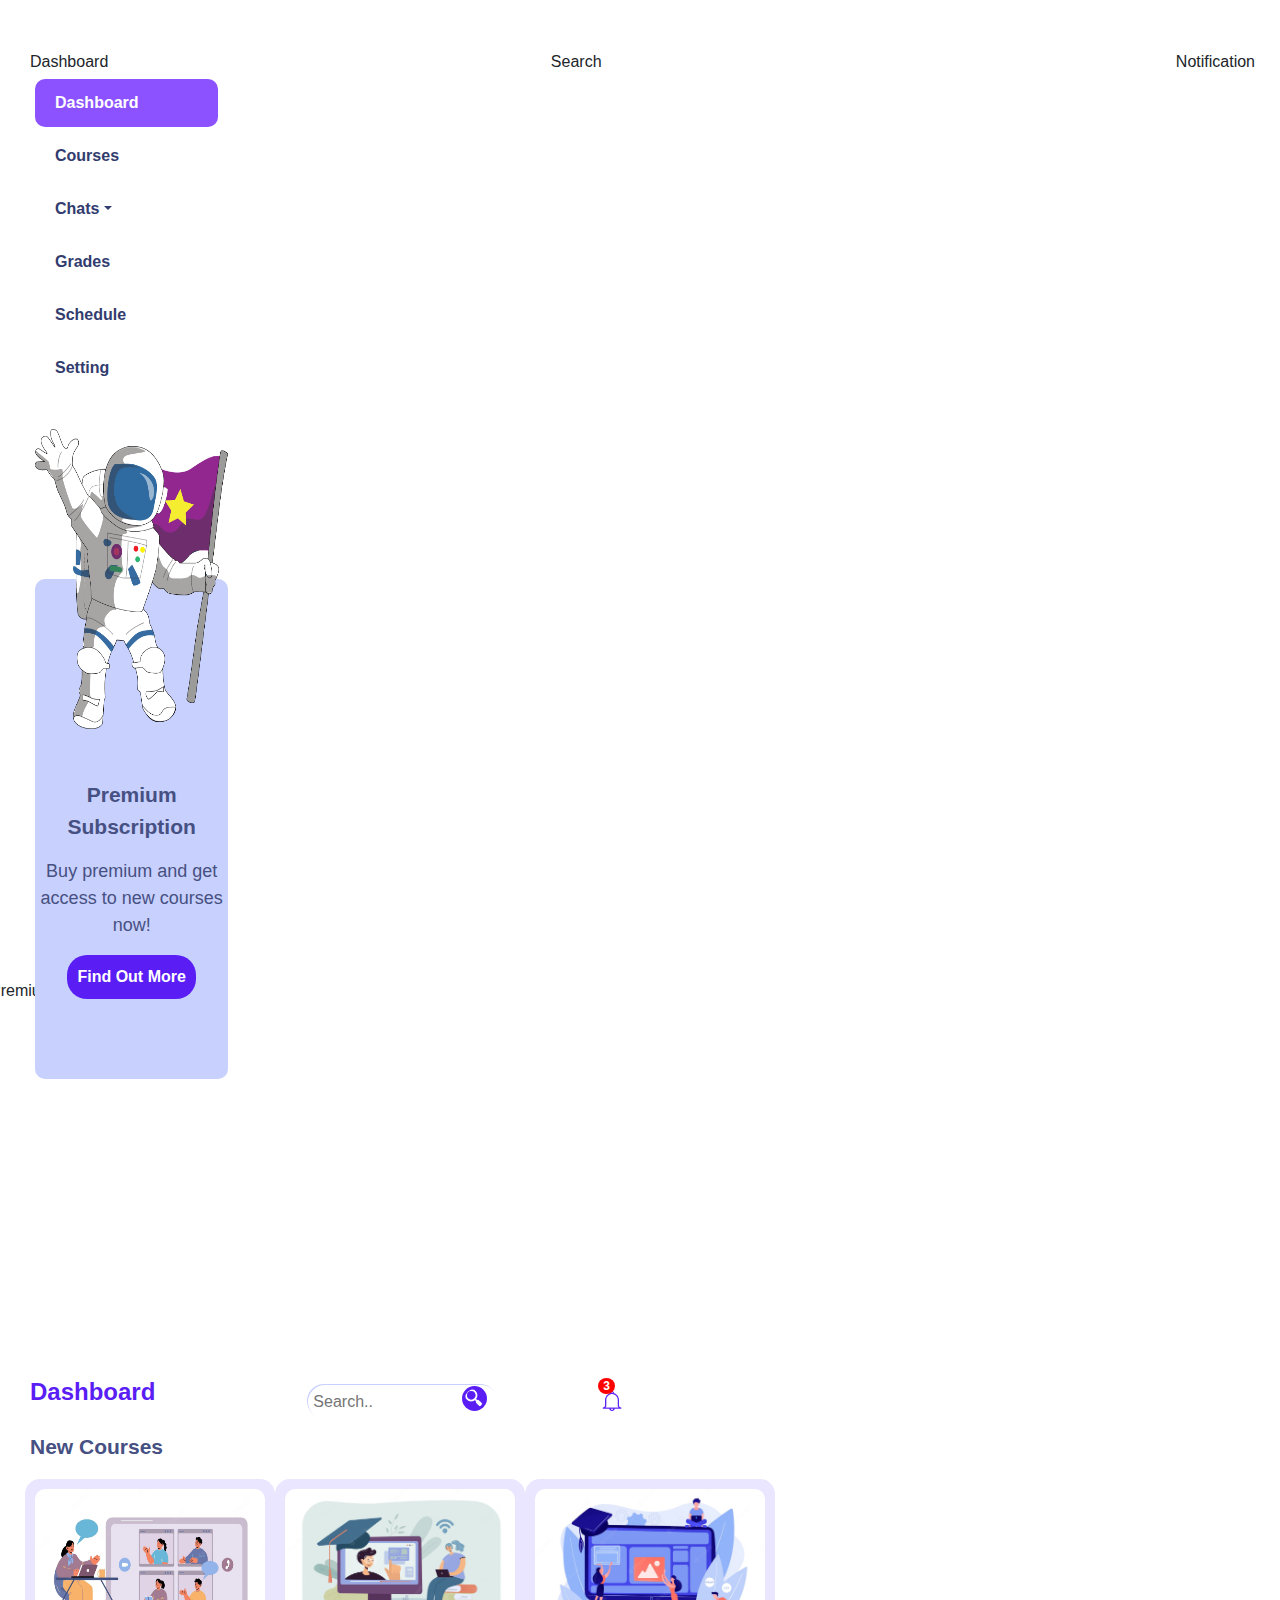
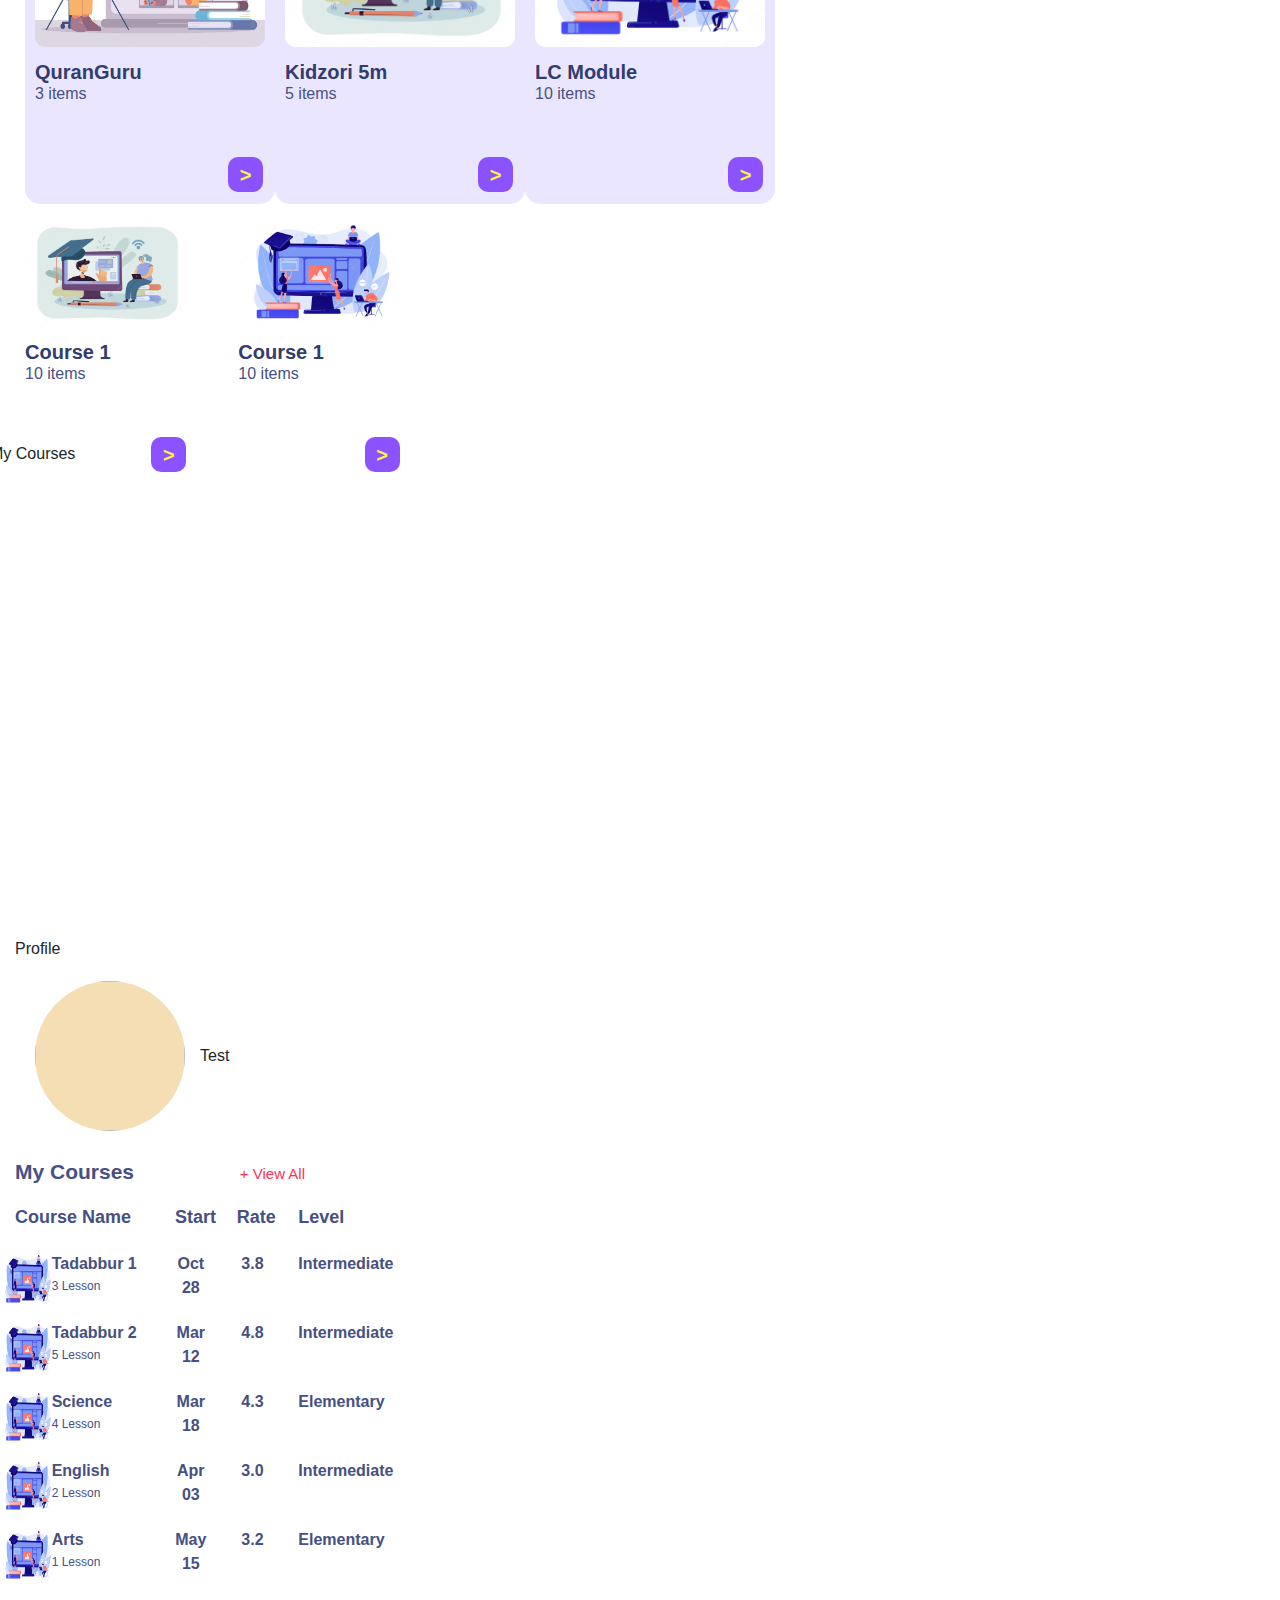
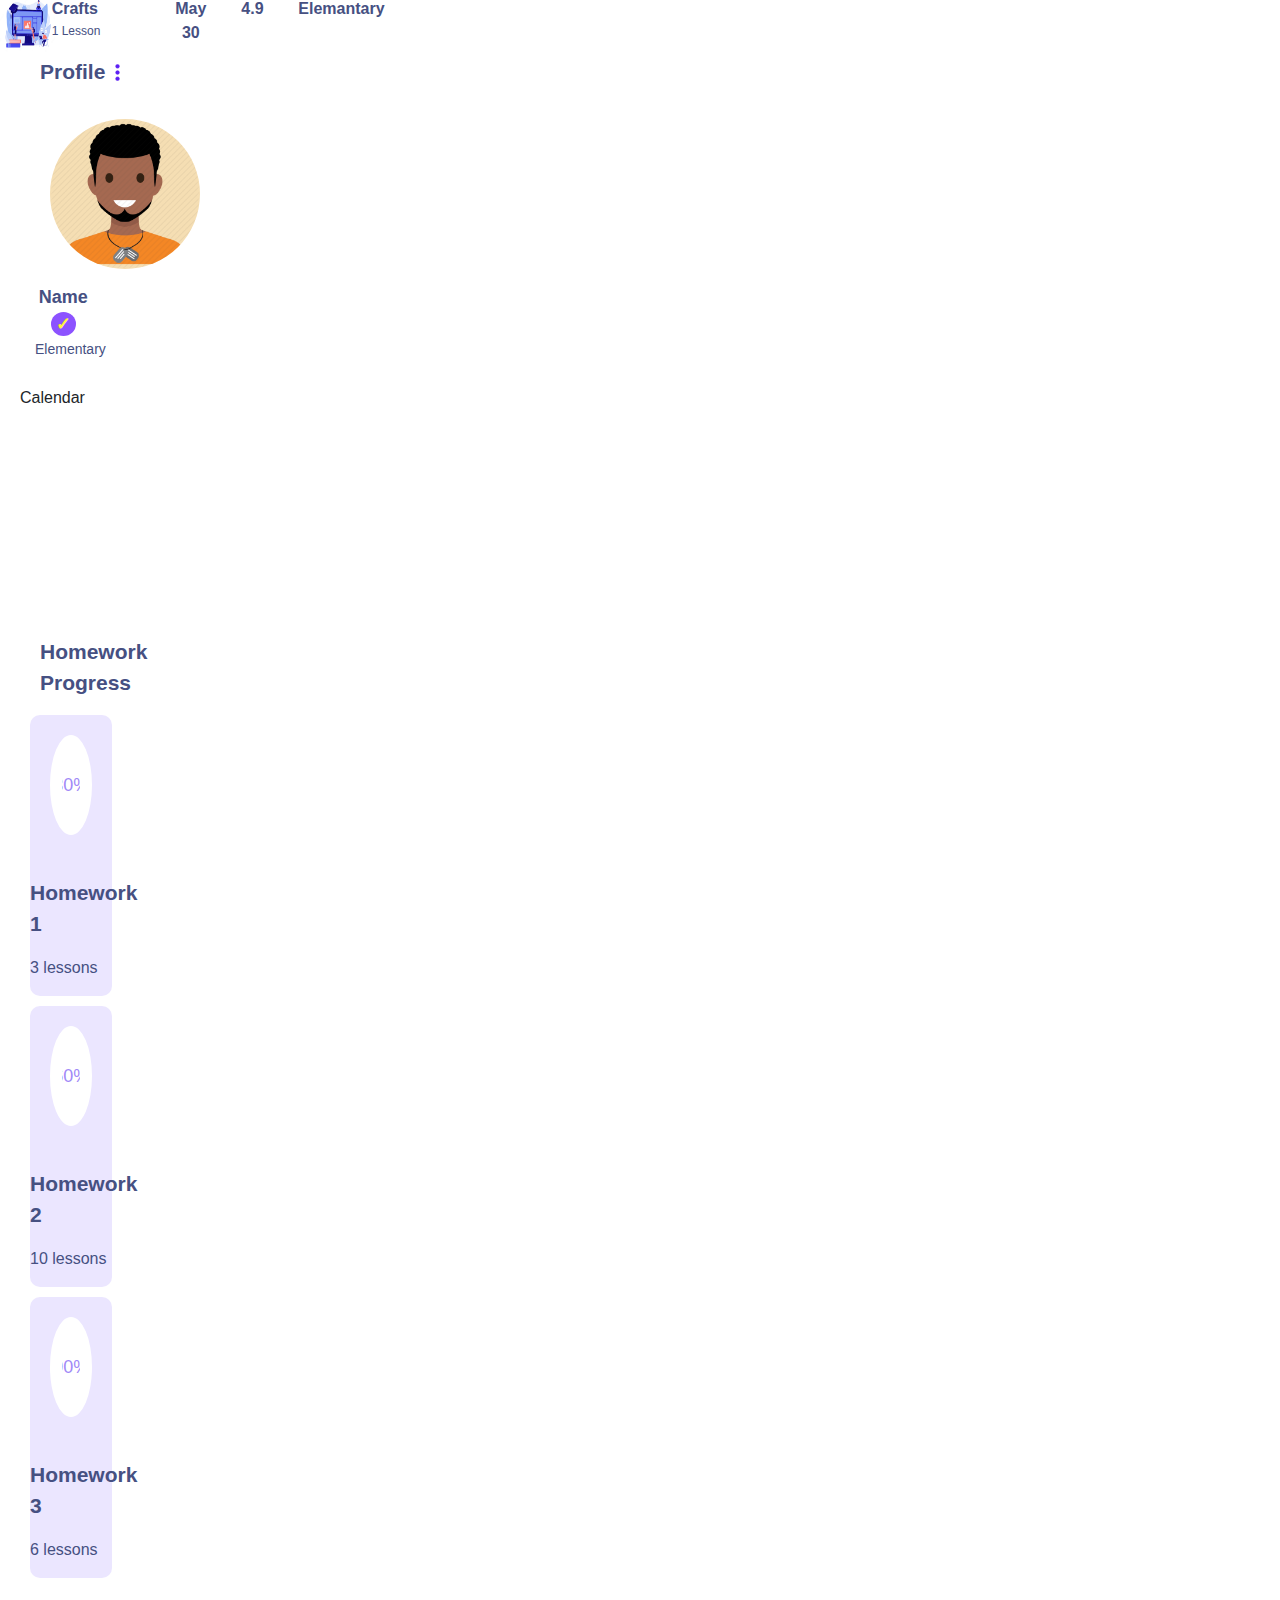
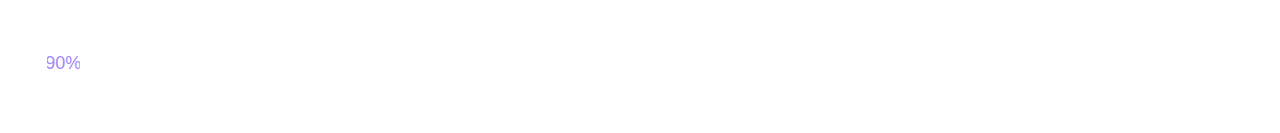
==== commit ea3df4d5: "Merge branch 'main' of https://github.com/Bumboria/KZ-Course-Dashboard" ====
--- a/dashboard v0.2.html
+++ b/dashboard v0.2.html
@@ -25,7 +25,17 @@
                 
 
     <div class="container-fluid" id="panel-container">
-        <div class="row gx-5">
+      <div class="row gx-5">
+        <div class="col-5">
+          <span>Dashboard</span>
+        </div>
+        <div class="col-6">
+          <span>Search</span>
+        </div>
+        <div class="col-1">
+          <span>Notification</span>
+        </div>
+      </div>  
 
             <!-- Left Column -->
             <div class="col-sm-2">
@@ -79,6 +89,13 @@
                 </div>
               </div>
             </div>
+          </div>
+          <div class="row">
+            <div class="left-row-2" id="fcol">
+              Premium Subscription
+            </div>
+          </div>
+        </div>
 
             <!-- Middle Column -->
             <div class="col-lg-6" id="midColTop">
@@ -130,6 +147,41 @@
                         </div>
                       </div>
                     </div>
+                  </div>
+                  <div class="col-4">
+                    <div class="course2">
+                      <span><img src="images/course2.jpg" class="course-image"></span>
+                      <p class="course-name">Course 1</p>
+                      <p class="course-lesson-count">10 items</p>
+                      <button type="button" class="btnCourse">></button>
+                    </div>
+                  </div>
+                  <div class="col-4">
+                    <div class="course3">
+                      <span><img src="images/course3.jpg" class="course-image"></span>
+                      <p class="course-name">Course 1</p>
+                      <p class="course-lesson-count">10 items</p>
+                      <button type="button" class="btnCourse">></button>
+                    </div>
+                  </div>
+                </div>
+            </div>
+          </div>
+          <div class="row">
+            <div class="mid-row-2" id="fcol">
+              <span id="md-2">My Courses</span>
+            </div>
+          </div>
+        </div>
+
+        <!-- Right Column -->
+        <div class="col-md-3">
+          <span class="right-title">Profile</span>
+            <!-- Profile -->
+            <div class="row">
+              <div class="right-row-1"  id="fcol">
+                <div class="col-6" id="profile-col">
+                    <span class="profile-pic"><img src="images/image.jpg" class="profile-image">Test</span>
                 </div>
               </div>
               <div class="row">
@@ -347,8 +399,21 @@
                     </a>
                   </div>
                 </div>
+                <div class="row" id="hw-3">
+                  <div class="progress blue">
+                    <span class="progress-left">
+                      <span class="progress-bar"></span>
+                    </span>
+                    <span class="progress-right">
+                      <span class="progress-bar"></span>
+                    </span>
+                    <div class="progress-value">90%</div>
+                  </div>
+                </div>
+              </div>
             </div>
         </div>
+      </div>
     </div> 
 
 
--- a/css/dashboard.css
+++ b/css/dashboard.css
@@ -566,4 +566,9 @@
       -webkit-transform: rotate(140deg);
       transform: rotate(140deg);
     }
+  }
+
+  @font-face {
+    font-family: "Oduda";
+    src: url("/fonts/oduda-bold-demo-webfont.woff") format("woff"), url("/fonts/oduda-bold-demo-webfont.woff2") format("woff2");
   }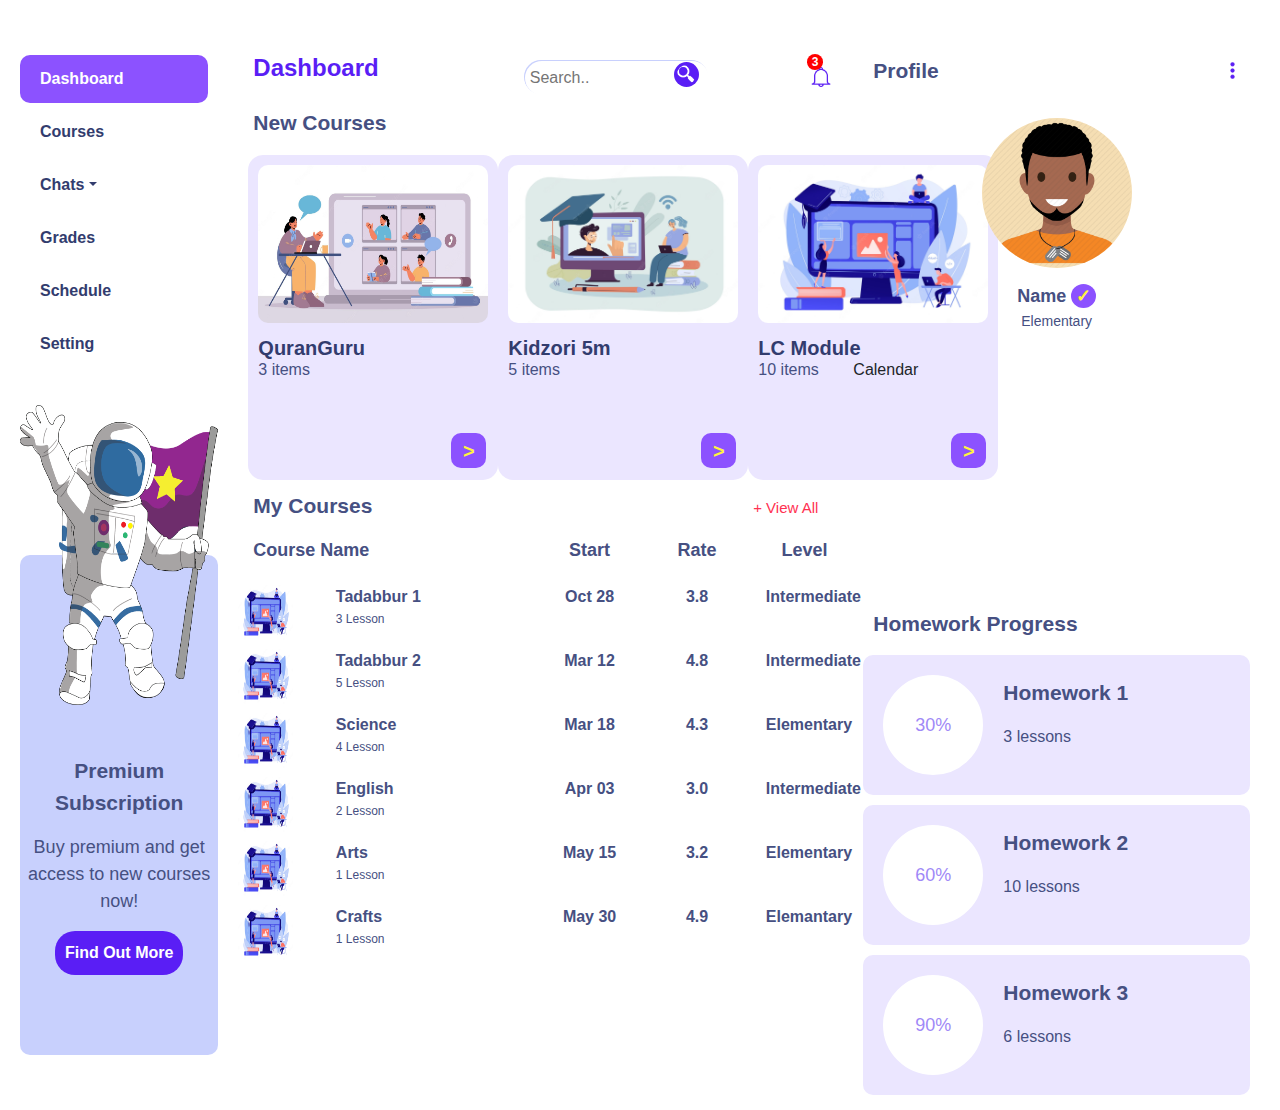
==== commit 14c3630e: "Updated to laptop" ====
--- a/dashboard v0.2.html
+++ b/dashboard v0.2.html
@@ -25,17 +25,7 @@
                 
 
     <div class="container-fluid" id="panel-container">
-      <div class="row gx-5">
-        <div class="col-5">
-          <span>Dashboard</span>
-        </div>
-        <div class="col-6">
-          <span>Search</span>
-        </div>
-        <div class="col-1">
-          <span>Notification</span>
-        </div>
-      </div>  
+        <div class="row gx-5">
 
             <!-- Left Column -->
             <div class="col-sm-2">
@@ -89,13 +79,6 @@
                 </div>
               </div>
             </div>
-          </div>
-          <div class="row">
-            <div class="left-row-2" id="fcol">
-              Premium Subscription
-            </div>
-          </div>
-        </div>
 
             <!-- Middle Column -->
             <div class="col-lg-6" id="midColTop">
@@ -147,41 +130,6 @@
                         </div>
                       </div>
                     </div>
-                  </div>
-                  <div class="col-4">
-                    <div class="course2">
-                      <span><img src="images/course2.jpg" class="course-image"></span>
-                      <p class="course-name">Course 1</p>
-                      <p class="course-lesson-count">10 items</p>
-                      <button type="button" class="btnCourse">></button>
-                    </div>
-                  </div>
-                  <div class="col-4">
-                    <div class="course3">
-                      <span><img src="images/course3.jpg" class="course-image"></span>
-                      <p class="course-name">Course 1</p>
-                      <p class="course-lesson-count">10 items</p>
-                      <button type="button" class="btnCourse">></button>
-                    </div>
-                  </div>
-                </div>
-            </div>
-          </div>
-          <div class="row">
-            <div class="mid-row-2" id="fcol">
-              <span id="md-2">My Courses</span>
-            </div>
-          </div>
-        </div>
-
-        <!-- Right Column -->
-        <div class="col-md-3">
-          <span class="right-title">Profile</span>
-            <!-- Profile -->
-            <div class="row">
-              <div class="right-row-1"  id="fcol">
-                <div class="col-6" id="profile-col">
-                    <span class="profile-pic"><img src="images/image.jpg" class="profile-image">Test</span>
                 </div>
               </div>
               <div class="row">
@@ -399,21 +347,8 @@
                     </a>
                   </div>
                 </div>
-                <div class="row" id="hw-3">
-                  <div class="progress blue">
-                    <span class="progress-left">
-                      <span class="progress-bar"></span>
-                    </span>
-                    <span class="progress-right">
-                      <span class="progress-bar"></span>
-                    </span>
-                    <div class="progress-value">90%</div>
-                  </div>
-                </div>
-              </div>
             </div>
         </div>
-      </div>
     </div> 
 
 
--- a/css/dashboard.css
+++ b/css/dashboard.css
@@ -566,9 +566,4 @@
       -webkit-transform: rotate(140deg);
       transform: rotate(140deg);
     }
-  }
-
-  @font-face {
-    font-family: "Oduda";
-    src: url("/fonts/oduda-bold-demo-webfont.woff") format("woff"), url("/fonts/oduda-bold-demo-webfont.woff2") format("woff2");
   }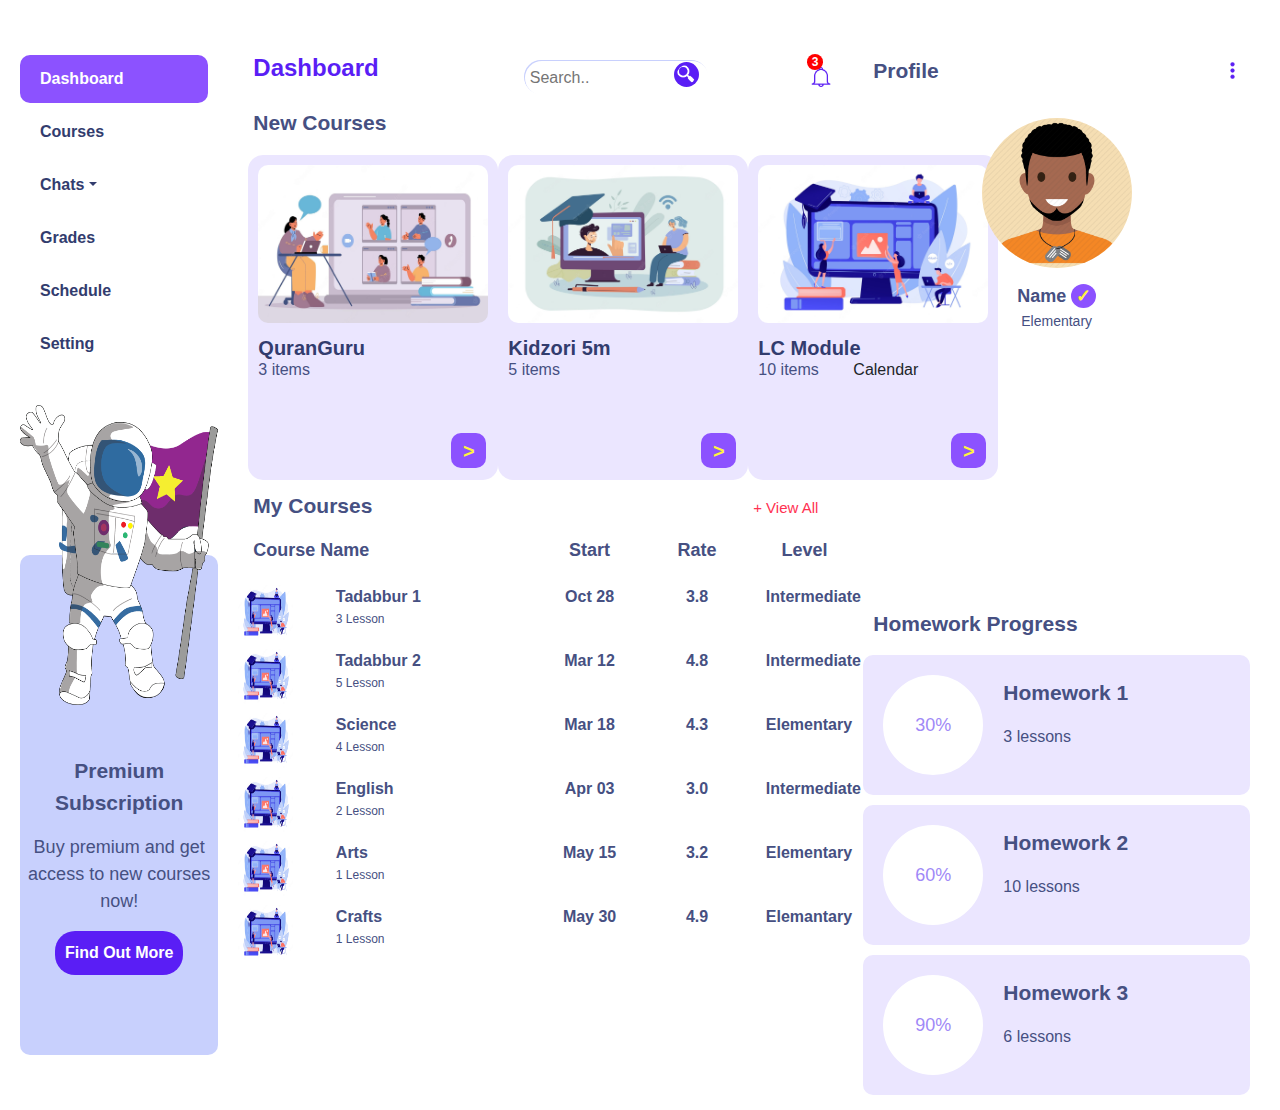
==== commit 3f22c222: "chore: revamp dashboard and add auth features" ====
--- a/dashboard v0.2.html
+++ b/dashboard v0.2.html
@@ -34,7 +34,7 @@
                   <div class="wrapper">
                     <nav id="sidebar">
                       <ul class="list-group list-group-flush">
-                        <li class="list-group-item list-gro active" id="btnSide">
+                        <li class="list-group-item list-group active" id="btnSide">
                           <a href="#" style="text-decoration: none;">Dashboard</a>
                         </li>
                         <li class="list-group-item list-group-item-action" id="btnSide">
